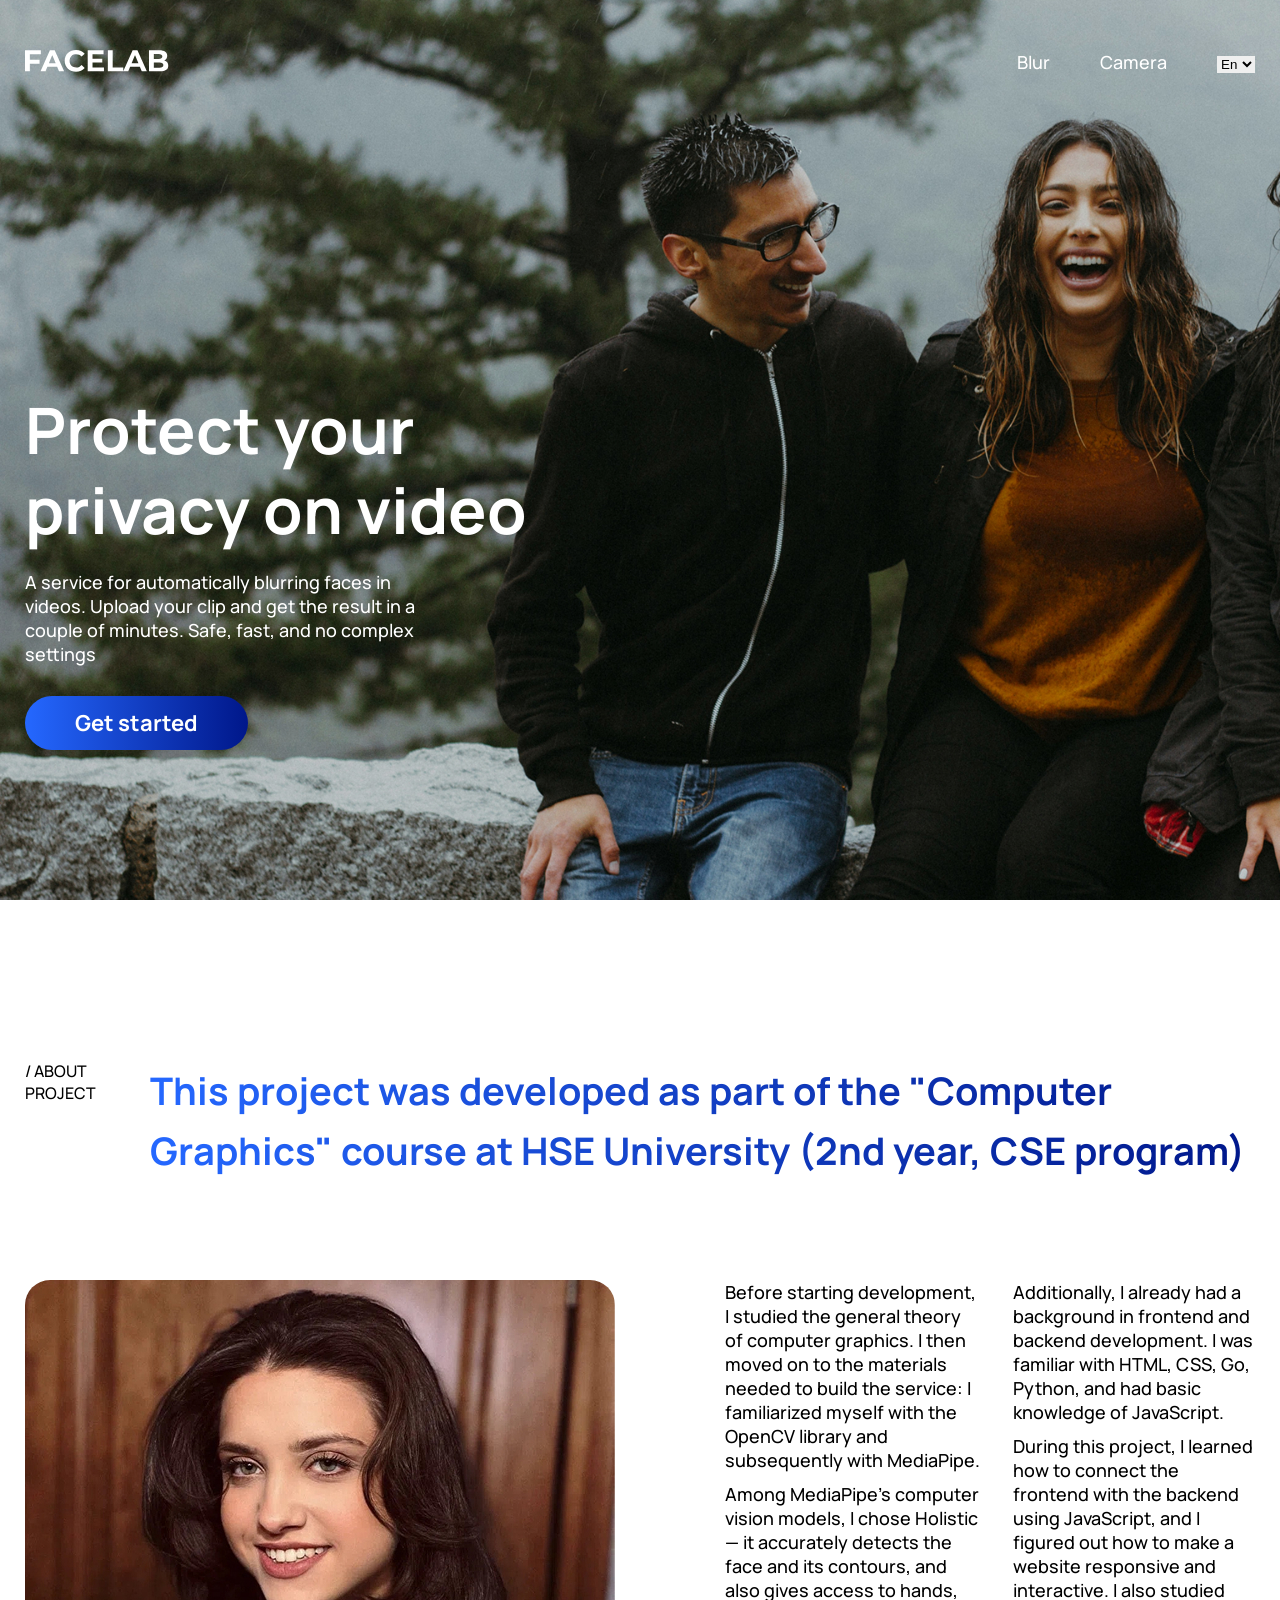
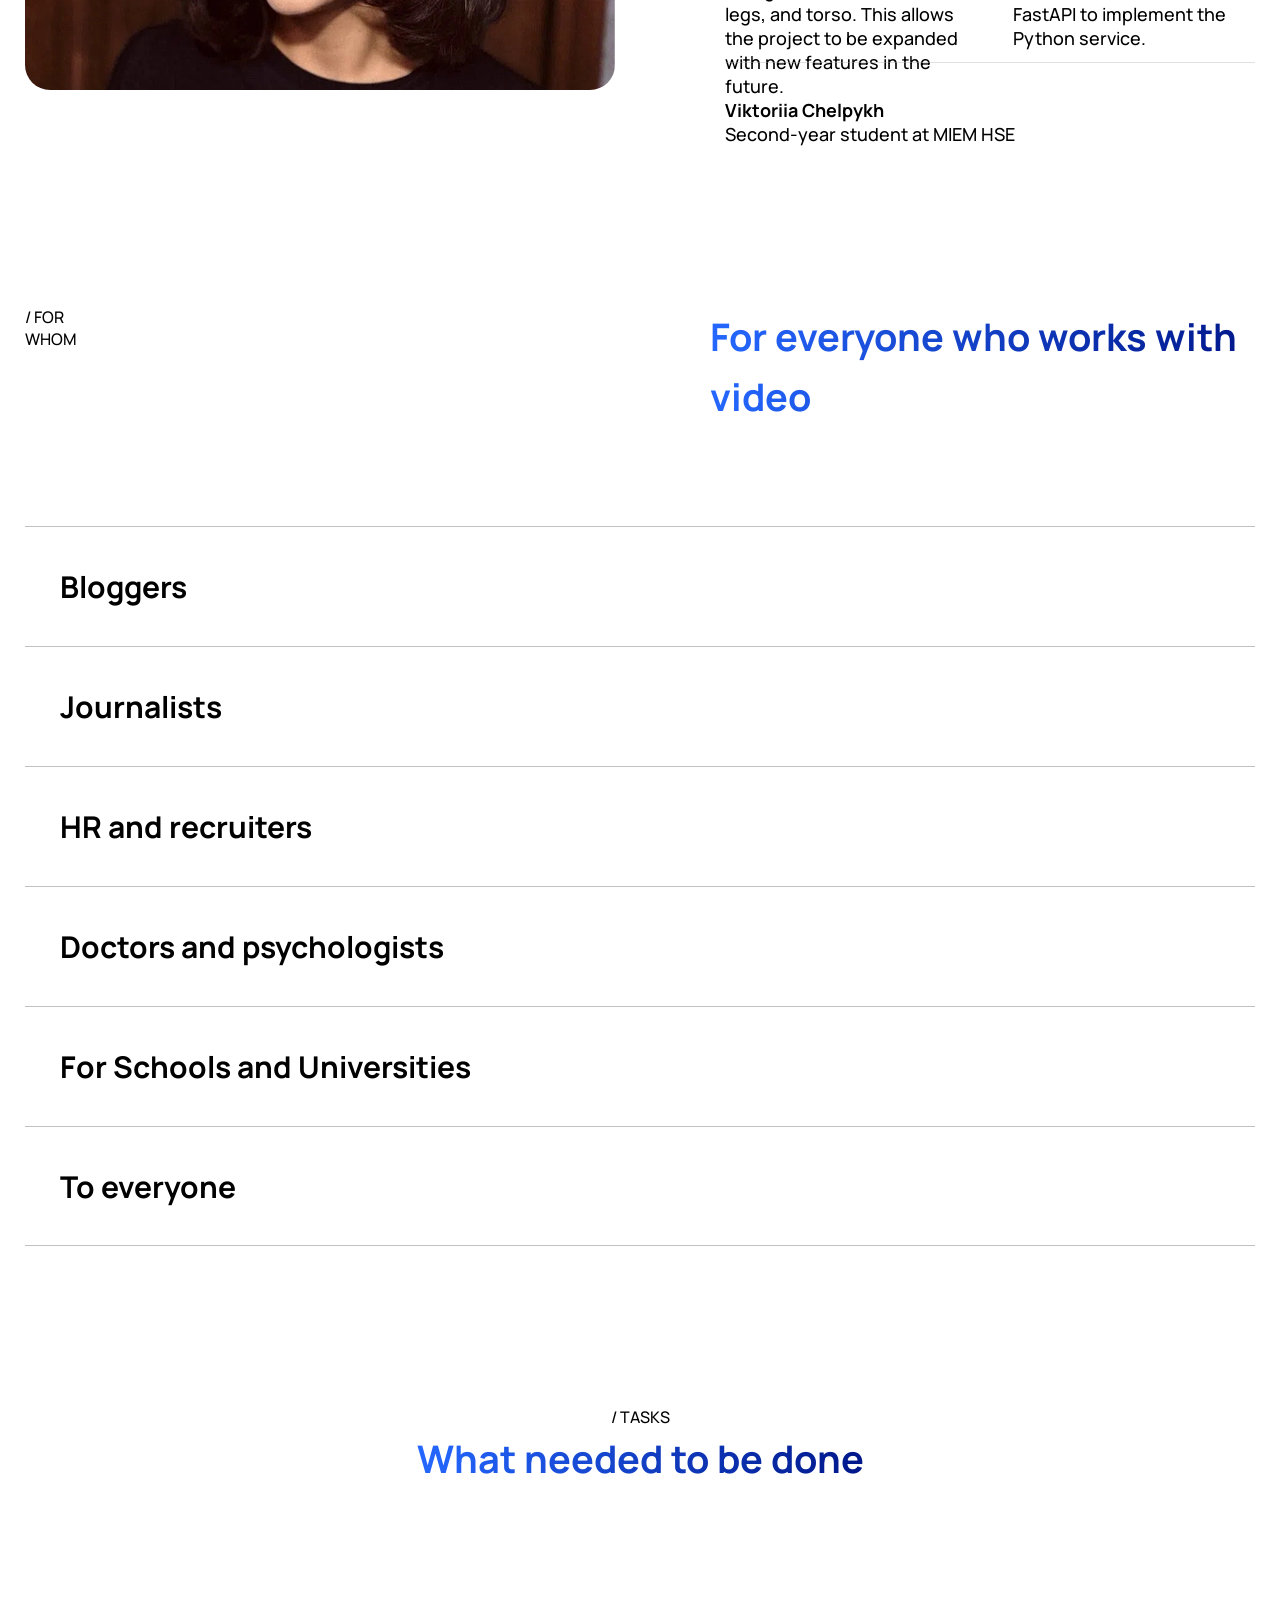
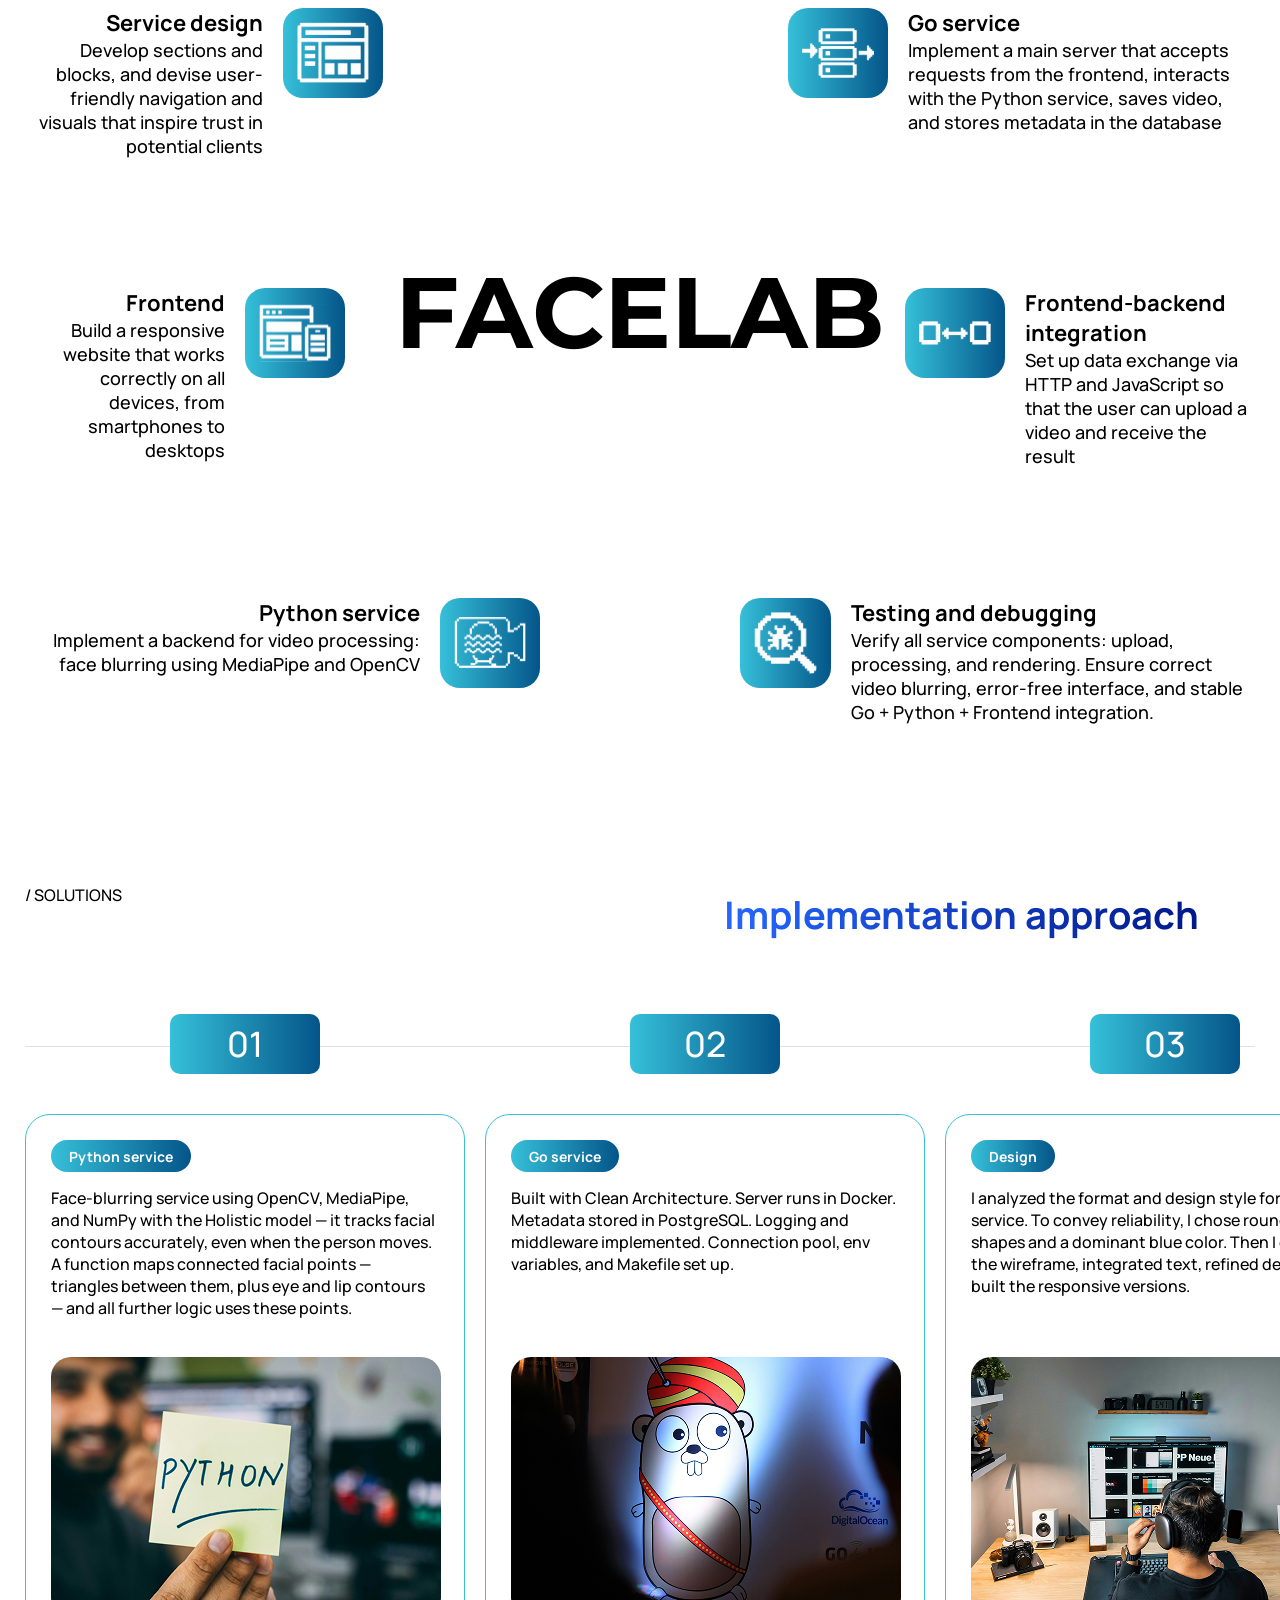
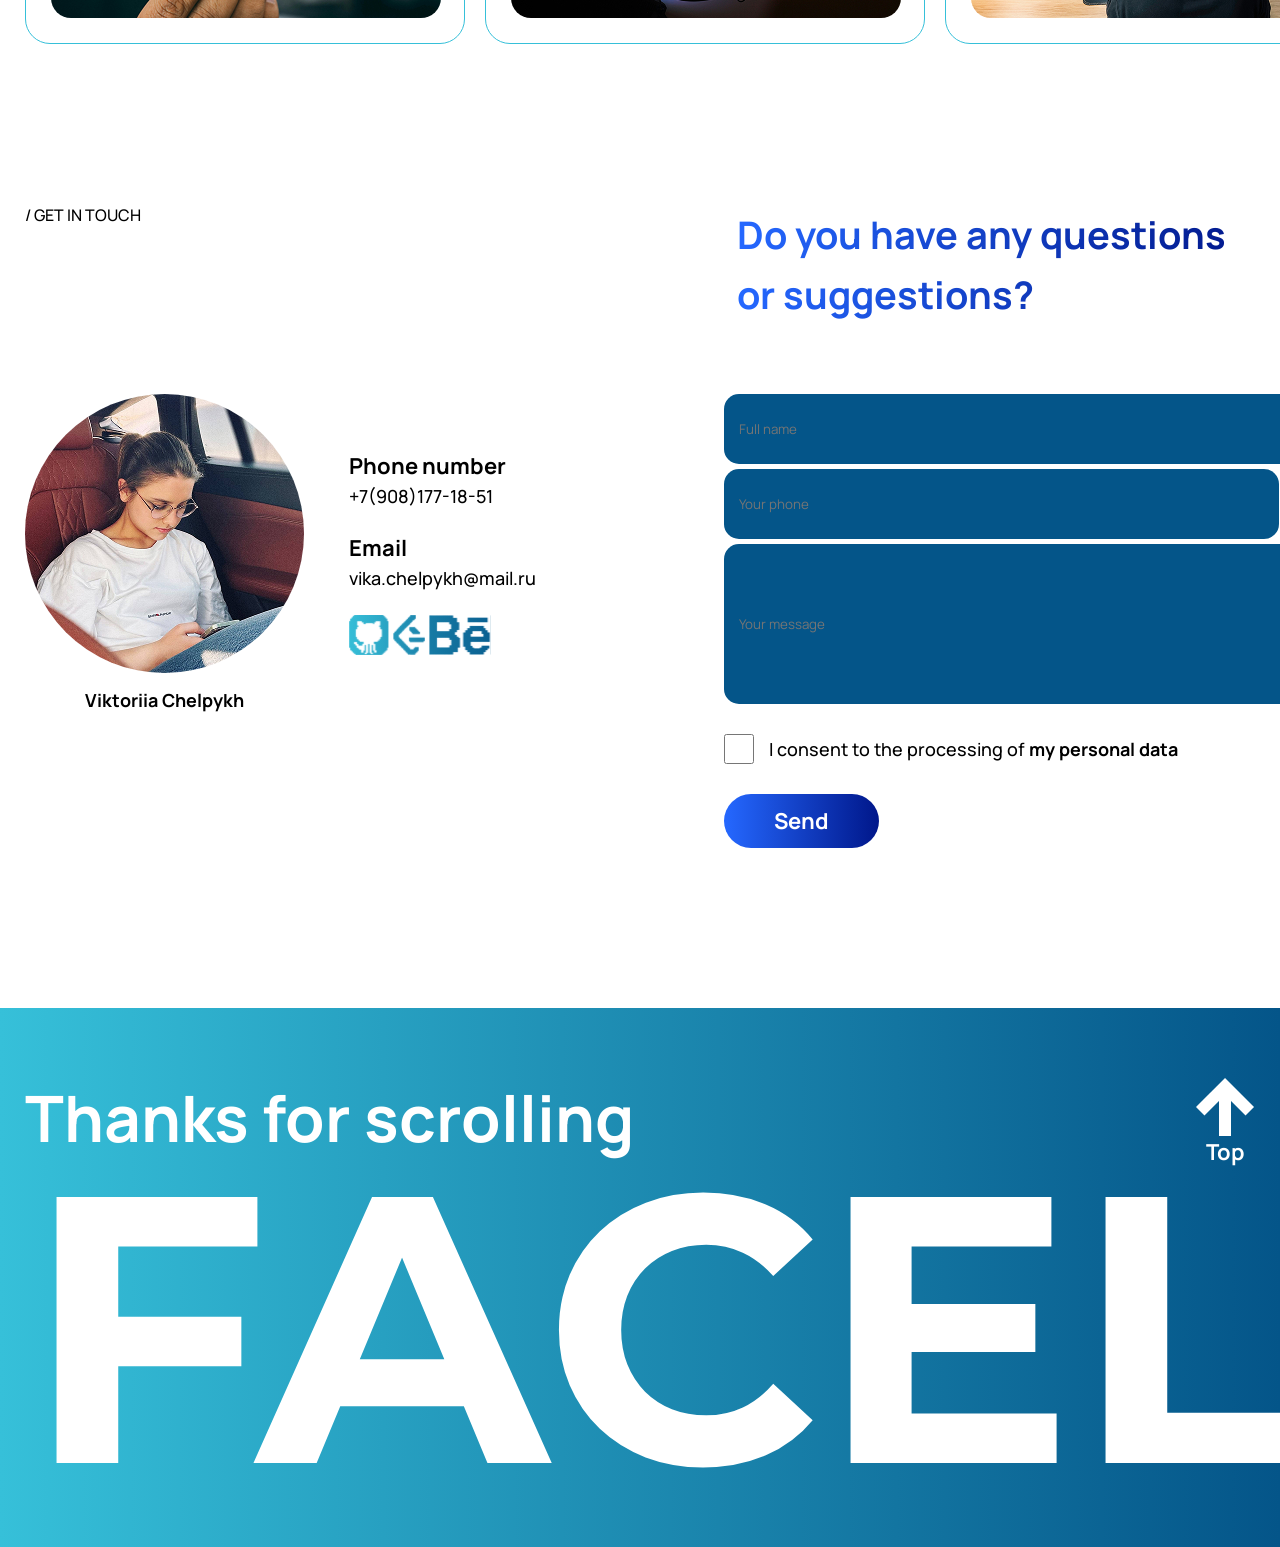
==== frontend/index.html @ 13ddac96 "feat: create the first page without adaptive" ====
<!doctype html>
<html lang="en">
  <head>
    <meta charset="UTF-8" />
    <meta name="viewport" content="width=device-width, initial-scale=1.0" />
    <link rel="stylesheet" href="./css/reset.css" />
    <link rel="stylesheet" href="./css/style.css" />
    <link rel="preconnect" href="https://fonts.googleapis.com" />
    <link rel="preconnect" href="https://fonts.gstatic.com" crossorigin />
    <link
      href="https://fonts.googleapis.com/css2?family=Manrope:wght@200..800&family=Montserrat:ital,wght@0,100..900;1,100..900&family=Playfair+Display:ital,wght@0,400..900;1,400..900&display=swap"
      rel="stylesheet"
    />
    <title>FACELAB</title>
  </head>
  <body>
    <div class="wrapper">
      <header>
        <div class="header__top">
          <div class="container">
            <div class="header__top-inner">
              <a href="#" class="logo">
                <img src="./img/logo.svg" alt="logo" />
              </a>

              <ul class="header__nav">
                <li class="header__nav-item">
                  <a href="#" class="header__nav-link">Blur</a>
                </li>
                <li class="header__nav-item">
                  <a href="#" class="header__nav-link">Camera</a>
                </li>
                <li class="header__nav-item">
                  <select name="language" id="" class="header__nav-languages">
                    <option value="en" class="header__nav-language">En</option>
                    <option value="ru" class="header__nav-language">Ru</option>
                  </select>
                </li>
              </ul>
            </div>
          </div>
        </div>
        <div class="header__bottom">
          <div class="container">
            <h1 class="header__heading">Protect your privacy on video</h1>
            <p class="header_text">
              A service for automatically blurring faces in videos. Upload your
              clip and get the result in a couple of minutes. Safe, fast, and no
              complex settings
            </p>
            <button class="header__button button">Get started</button>
          </div>
        </div>
      </header>
      <main>
        <section class="about">
          <div class="about__top">
            <div class="container">
              <div class="about__top-inner">
                <div class="about__descriptor descriptor">/ About project</div>
                <h2 class="about__heading">
                  This project was developed as part of the "Computer Graphics"
                  course at HSE University (2nd year, CSE program)
                </h2>
              </div>
            </div>
          </div>
          <div class="about__bottom">
            <div class="container">
              <div class="about__bottom-inner">
                <div class="about__left">
                  <img src="./img/my_photo_1.jpg" alt="" />
                </div>
                <div class="about_right">
                  <ul class="about_info">
                    <li class="about_info-item">
                      <p>
                        Before starting development, I studied the general
                        theory of computer graphics. I then moved on to the
                        materials needed to build the service: I familiarized
                        myself with the OpenCV library and subsequently with
                        MediaPipe.
                      </p>
                      <p>
                        Among MediaPipe's computer vision models, I chose
                        Holistic — it accurately detects the face and its
                        contours, and also gives access to hands, legs, and
                        torso. This allows the project to be expanded with new
                        features in the future.
                      </p>
                    </li>
                    <li class="about_info-item">
                      <p>
                        Additionally, I already had a background in frontend and
                        backend development. I was familiar with HTML, CSS, Go,
                        Python, and had basic knowledge of JavaScript.
                      </p>
                      <p>
                        During this project, I learned how to connect the
                        frontend with the backend using JavaScript, and I
                        figured out how to make a website responsive and
                        interactive. I also studied FastAPI to implement the
                        Python service.
                      </p>
                    </li>
                  </ul>
                  <div class="about_author">
                    <p>Viktoriia Chelpykh</p>
                    <p>Second-year student at MIEM HSE</p>
                  </div>
                </div>
              </div>
            </div>
          </div>
        </section>
        <section class="for">
          <div class="for__top">
            <div class="container">
              <div class="for__top-inner">
                <div class="for__descriptor descriptor">/ For whom</div>
                <h2 class="for__heading">For everyone who works with video</h2>
              </div>
            </div>
          </div>
          <div class="for__bottom">
            <div class="container">
              <ul class="for__list">
                <li class="for__list-item">
                  Bloggers
                  <img src="./img/bloggers.jpg" alt="" />
                </li>
                <li class="for__list-item">
                  Journalists
                  <img src="./img/journalists.jpg" alt="" />
                </li>
                <li class="for__list-item">
                  HR and recruiters
                  <img src="./img/hrs.jpg" alt="" />
                </li>
                <li class="for__list-item">
                  Doctors and psychologists
                  <img src="./img/doctors.jpg" alt="" />
                </li>
                <li class="for__list-item">
                  For Schools and Universities
                  <img src="./img/universities.jpg" alt="" />
                </li>
                <li class="for__list-item">
                  To everyone
                  <img src="./img/everyone.jpg" alt="" />
                </li>
              </ul>
            </div>
          </div>
        </section>
        <section class="tasks">
          <div class="container">
            <div class="tasks__heading">
              <div class="tasks__descriptor descriptor">/ Tasks</div>
              <h2>What needed to be done</h2>
            </div>
            <div class="tasks__lists">
              <ul class="tasks__list">
                <li class="tasks__list-item">
                  <div class="tasks__paragraph">
                    <h4>Service design</h4>
                    <p>
                      Develop sections and blocks, and devise user-friendly
                      navigation and visuals that inspire trust in potential
                      clients
                    </p>
                  </div>
                  <img
                    src="./img/service_design.svg"
                    alt=""
                    class="tasks__img"
                  />
                </li>
                <li class="tasks__list-item">
                  <img src="./img/go_service.svg" alt="" class="tasks__img" />
                  <div class="tasks__paragraph">
                    <h4>Go service</h4>
                    <p>
                      Implement a main server that accepts requests from the
                      frontend, interacts with the Python service, saves video,
                      and stores metadata in the database
                    </p>
                  </div>
                </li>
              </ul>
              <ul class="tasks__list">
                <li class="tasks__list-item">
                  <div class="tasks__paragraph">
                    <h4>Frontend</h4>
                    <p>
                      Build a responsive website that works correctly on all
                      devices, from smartphones to desktops
                    </p>
                  </div>
                  <img src="./img/frontend.svg" alt="" class="tasks__img" />
                </li>
                <p class="tasks__big_logo">facelab</p>
                <li class="tasks__list-item">
                  <img src="./img/integration.svg" alt="" class="tasks__img" />
                  <div class="tasks__paragraph">
                    <h4>Frontend-backend integration</h4>
                    <p>
                      Set up data exchange via HTTP and JavaScript so that the
                      user can upload a video and receive the result
                    </p>
                  </div>
                </li>
              </ul>
              <ul class="tasks__list">
                <li class="tasks__list-item">
                  <div class="tasks__paragraph">
                    <h4>Python service</h4>
                    <p>
                      Implement a backend for video processing: face blurring
                      using MediaPipe and OpenCV
                    </p>
                  </div>
                  <img src="./img/blur.svg" alt="" class="tasks__img" />
                </li>
                <li class="tasks__list-item">
                  <img src="./img/testing.svg" alt="" class="tasks__img" />
                  <div class="tasks__paragraph">
                    <h4>Testing and debugging</h4>
                    <p>
                      Verify all service components: upload, processing, and
                      rendering. Ensure correct video blurring, error-free
                      interface, and stable Go + Python + Frontend integration.
                    </p>
                  </div>
                </li>
              </ul>
            </div>
            <!-- <svg
              class="tasks__lines"
              id="lines"
              width="100%"
              height="100%"
            ></svg> -->
            <!-- <img src="./img/lines.svg" alt="" class="tasks__lines" />
            <img src="./img/ellipse.svg" alt="" class="tasks__ellipse" />
            <img src="./img/ellipse.svg" alt="" class="tasks__ellipse" />
            <img src="./img/ellipse.svg" alt="" class="tasks__ellipse" />
            <img src="./img/ellipse.svg" alt="" class="tasks__ellipse" />
            <img src="./img/ellipse.svg" alt="" class="tasks__ellipse" />
            <img src="./img/ellipse.svg" alt="" class="tasks__ellipse" /> -->
          </div>
        </section>
        <section class="solutions">
          <div class="solutions__top">
            <div class="container">
              <div class="solutions__top-inner">
                <div class="solutions__descriptor descriptor">/ solutions</div>
                <h2>Implementation approach</h2>
              </div>
            </div>
          </div>
          <div class="solutions__bottom">
            <div class="container">
              <div class="solutions__bottom-inner">
                <ul class="solutions__steps">
                  <li class="solutions__step">
                    <div class="solutions__number">01</div>
                    <div class="solutions__card">
                      <div class="solutions__content">
                        <h5 class="solutions__card-descriptor">Python service</h5>
                        <p class="solutions__card-paragraph">
                          Face-blurring service using OpenCV, MediaPipe, and NumPy
                          with the Holistic model — it tracks facial contours
                          accurately, even when the person moves.
                        </p>
                        <p class="solutions__card-paragraph">
                          A function maps connected facial points — triangles
                          between them, plus eye and lip contours — and all
                          further logic uses these points.
                        </p>
                      </div>
                      <div class="solutions__card-img">
                        <img src="./img/python.jpg" alt="" />
                      </div>
                    </div>
                  </li>
                  <li class="solutions__step">
                    <div class="solutions__number">02</div>
                    <div class="solutions__card">
                      <div class="solutions__content">
                        <h5 class="solutions__card-descriptor">Go service</h5>
                        <p class="solutions__card-paragraph">
                          Built with Clean Architecture. Server runs in Docker.
                          Metadata stored in PostgreSQL. Logging and middleware
                          implemented. Connection pool, env variables, and
                          Makefile set up.
                        </p>
                      </div>
                      <div class="solutions__card-img">
                        <img src="./img/go.jpg" alt="" />
                      </div>
                    </div>
                  </li>
                  <li class="solutions__step">
                    <div class="solutions__number">03</div>
                    <div class="solutions__card">
                      <div class="solutions__content">
                        <h5 class="solutions__card-descriptor">Design</h5>
                        <p class="solutions__card-paragraph">
                          I analyzed the format and design style for the service.
                          To convey reliability, I chose rounded shapes and a
                          dominant blue color. Then I created the wireframe,
                          integrated text, refined details, and built the
                          responsive versions.
                        </p>
                      </div>
                      <div class="solutions__card-img">
                        <img src="./img/design.jpg" alt="" />
                      </div>
                    </div>
                  </li>
                  <li class="solutions__step">
                    <div class="solutions__number">04</div>
                    <div class="solutions__card">
                      <div class="solutions__content">
                        <h5 class="solutions__card-descriptor">Frontend</h5>
                        <p class="solutions__card-paragraph">
                          Designed the website using HTML and CSS. I made an
                          interactive in JavaScript and connected the frontend to
                          the backend via JavaScript.
                        </p>
                      </div>
                      <div class="solutions__card-img">
                        <img src="./img/frontend.jpg" alt="" />
                      </div>
                    </div>
                  </li>
                </ul>
              </div>
            </div>
          </div>
        </section>
        <section class="touch">
          <div class="touch__top">
            <div class="container">
              <div class="touch__top-inner">
                <div class="touch__descriptor descriptor">/ Get in touch</div>
                <h2>Do you have any questions or suggestions?</h2>
              </div>
            </div>
          </div>
          <div class="touch__bottom">
            <div class="container">
              <div class="touch_bottom-inner">
                <div class="touch__left">
                  <div class="touch__left-inner">
                    <img src="./img/my_photo_2.jpg" alt="" />
                    <p>Viktoriia Chelpykh</p>
                  </div>
                  <div class="touch__right-inner">
                    <div class="touch__author-phone">
                      <h4>Phone number</h4>
                      <p>+7(908)177-18-51</p>
                    </div>
                    <div class="touch__author-email">
                      <h4>Email</h4>
                      <p>vika.chelpykh@mail.ru</p>
                    </div>
                    <div class="touch__author-media">
                      <img src="./img/github.svg" alt="" />
                      <img src="./img/leetcode.svg" alt="" />
                      <img src="./img/behance.svg" alt="" />
                    </div>
                  </div>
                </div>
                <div class="touch__rigth">
                  <form action="" class="touch__form">
                    <input
                      type="text"
                      placeholder="Full name"
                      class="touch__name"
                    />
                    <input
                      type="tel"
                      placeholder="Your phone"
                      class="touch__phone"
                    />
                    <input
                      type="email"
                      placeholder="Your email"
                      class="touch__email"
                    />
                    <input
                      type="text"
                      placeholder="Your message"
                      class="touch__message"
                    />
                    <div class="touch__data">
                      <input
                        type="checkbox"
                        placeholder="Your message"
                        class="touch__checkbox"
                      />
                      <p class="touch__text">
                        I consent to the processing of
                        <strong>my personal data</strong>
                      </p>
                    </div>
                    <button class="touch__button button">Send</button>
                  </form>
                </div>
              </div>
            </div>
          </div>
        </section>
      </main>
      <footer>
        <div class="footer__top">
          <div class="container">
            <div class="footer__top-inner">
              <p>Thanks for scrolling</p>
              <div class="footer__arrow">
                <img src="./img/big_arrow.svg" alt="" />
                <h4>Top</h4>
              </div>
            </div>
          </div>
        </div>
        <div class="footer__bottom">
          <div class="container">
            <p>facelab</p>
          </div>
        </div>
      </footer>
    </div>
  </body>
</html>
---- frontend/css/style.css ----
body,
html {
  font:
    500 18px "Manrope",
    sans-serif;
  color: #000;
}
.wrapper {
  min-height: 100%;
  width: 100%;
  overflow: hidden;
}
.container {
  max-width: 1770px;
  height: 100%;
  padding: 0 25px;
  margin: 0 auto;
}
.button {
  display: flex;
  align-items: center;
  justify-content: center;
  padding: 12px 50px;
  background: linear-gradient(90deg, #2568ff 0%, #00178a 100%);
  border-radius: 50px;
  font:
    700 22px "Manrope",
    sans-serif;
  color: #fff;
}
h1 {
  font:
    700 64px / 1.25 "Manrope",
    sans-serif;
  color: #fff;
}
h2 {
  font:
    700 38px / 1.57895 "Manrope",
    sans-serif;
  background: linear-gradient(90deg, #2568ff 0%, #00178a 100%);
  background-clip: text;
  -webkit-background-clip: text;
  -webkit-text-fill-color: transparent;
}
h3 {
  font:
    700 30px / 2 "Manrope",
    sans-serif;
  color: #000;
}
h4 {
  font:
    700 22px "Manrope",
    sans-serif;
  color: #000;
}
.descriptor {
  font:
    500 16px "Manrope",
    sans-serif;
  text-transform: uppercase;
  color: #000;
}
/* ***********************************HEADER************************************ */
/* ***********************************HEADER************************************ */
header {
  display: flex;
  flex-direction: column;
  justify-content: space-between;
  height: 100vh;
  background: url(../img/main.jpg) 0 0 / cover no-repeat;
}
.header__top {
  padding: 50px 0 0 0;
  margin-bottom: auto;
}
.header__top-inner {
  display: flex;
  flex-direction: row;
  justify-content: space-between;
}
.header__nav {
  display: flex;
}
.header__nav-item {
  margin-right: 50px;
  color: #fff;
}
.header__nav-item:last-child {
  margin-right: 0;
}
.header__bottom {
  margin-bottom: 150px;
}
.header__heading {
  max-width: 520px;
}
.header_text {
  margin: 20px 0 30px 0;
  max-width: 430px;
  color: #fff;
}

/* ***********************************ABOUT************************************ */
/* ***********************************ABOUT************************************ */

.about {
  margin-top: 160px;
}
.about__top {
  margin-bottom: 100px;
}
.about__top-inner {
  display: flex;
  justify-content: space-between;
}
.about__heading {
  max-width: 1105px;
}
.about__bottom-inner {
  display: flex;
  justify-content: space-between;
}
.about__left {
  margin-right: 110px;
}
.about__left img {
  border-radius: 25px;
}
.about_right {
  display: flex;
  flex-direction: column;
  justify-content: space-between;
}
.about_info {
  display: flex;
  justify-content: space-between;
}
.about_info-item:first-child {
  margin-right: 30px;
}
.about_info-item p:first-child {
  margin-bottom: 10px;
}
.about_author p:first-child {
  font-weight: 700;
}
.about_right {
  position: relative;
}
.about_right::after {
  content: "";
  left: 0;
  right: 0;
  top: 82%;
  height: 1px;
  background: rgba(178, 178, 178, 0.4);
  position: absolute;
}

/* ***********************************FOR************************************ */
/* ***********************************FOR************************************ */
.for__top {
  margin-top: 160px;
}
.for__top-inner {
  display: flex;
  margin-bottom: 100px;
}
.for__descriptor {
  margin-right: 605px;
}
.for__list-item {
  font:
    700 30px / 2 "Manrope",
    sans-serif;
  color: #000;
  height: 120px;
  padding: 30px 35px;
  border-top: 1px solid rgba(178, 178, 178, 0.8);
  position: relative;
  transition: color 0.25s ease-in;
}
.for__list-item img {
  width: 280px;
  height: 280px;
  opacity: 0;
  border-radius: 20px;
  position: absolute;
  left: 360px;
  bottom: -75px;
  z-index: 10;
  transition: opacity 0.25s ease-in;
}
.for__list-item:nth-child(2) img {
  left: 460px;
}
.for__list-item:nth-child(3) img {
  left: 560px;
}
.for__list-item:nth-child(4) img {
  left: 600px;
}
.for__list-item:nth-child(5) img {
  left: 600px;
}
.for__list-item:nth-child(6) img {
  left: 600px;
}
.for__list-item:last-child {
  border-bottom: 1px solid rgba(178, 178, 178, 0.8);
}
.for__list-item:hover {
  background: linear-gradient(90deg, #36c0d9 0%, #045589 100%);
  color: #fff;
}
.for__list-item:hover img {
  opacity: 1;
}
/* ***********************************TASKS************************************ */
/* ***********************************TASKS************************************ */

.tasks {
  position: relative;
}
.tasks__heading {
  margin-top: 160px;
  display: flex;
  flex-direction: column;
  align-items: center;
  justify-content: center;
  margin-bottom: 120px;
}
.tasks__heading.descriptor {
  margin-bottom: 5px;
}
.tasks__big_logo {
  font:
    700 100px "Montserrat",
    sans-serif;
  text-transform: uppercase;
  color: #000;
  position: absolute;
  left: 50%;
  transform: translateX(-50%);
  top: 445px;
}
.tasks__list {
  display: flex;
  justify-content: center;
}
.tasks__list:first-child {
  gap: 405px;
  margin-bottom: 130px;
}
.tasks__list:nth-child(2) {
  gap: 560px;
  margin-bottom: 130px;
  justify-content: space-between;
}
.tasks__list:last-child {
  gap: 200px;
}
.tasks__list-item {
  display: flex;
  gap: 20px;
  align-items: flex-start;
}
.tasks__list-item:first-child {
  text-align: right;
  max-width: 486px;
}
.tasks__list-item:last-child {
  text-align: left;
  max-width: 505px;
}
.tasks__lines {
  position: absolute;
  left: 290px;
  top: 290px;
}
.tasks__img {
  width: 100px;
  height: 90px;
  padding: 14px;
  background: linear-gradient(90deg, #36c0d9 0%, #045589 100%);
  border-radius: 20px;
}
.tasks__list:nth-child(2) .tasks__list-item:first-child {
  max-width: 505px;
}
.tasks__list:nth-child(3) .tasks__list-item:first-child {
  max-width: 505px;
}
/* .tasks .container {
    position: relative;    
} */
/* .tasks__lines {
    position: absolute;
    top: 0;
    left: 0;
    width: 100%;
    height: 100%;
    pointer-events: none;      
    z-index: 0;               
} */
/* .tasks__list-item {
    position: relative;
    z-index: 1;              
} */

/* ***********************************SOLUTIONS************************************ */
/* ***********************************SOLUTIONS************************************ */

.solutions__top-inner {
  display: flex;
  gap: 602px;
  margin-top: 160px;
  margin-bottom: 70px;
}
.solutions__numbers {
  display: flex;
  justify-content: space-around;
}
.solutions__bottom-inner {
  position: relative;
  z-index: 10;
}
.solutions__bottom-inner::after {
  content: "";
  top: 5%;
  left: 0;
  right: 0;
  height: 1px;
  background: rgba(178, 178, 178, 0.4);
  position: absolute;
  z-index: -1;
}
.solutions__number {
  font:
    500 35px / 1.71429 "Manrope",
    sans-serif;
  color: #fff;
  width: 150px;
  height: 60px;
  background: linear-gradient(90deg, #36c0d9 0%, #045589 100%);
  text-align: center;
  border-radius: 10px;
  margin-bottom: 40px;
}
.solutions__bottom-inner {
  margin-top: 40px;
}
.solutions__steps {
  display: flex;
  gap: 20px;
}
.solutions__step {
  display: flex;
  flex-direction: column;
  align-items: center;
}
.solutions__card {
  font:
    500 16px "Manrope",
    sans-serif;

  width: 440px;
  height: 530px;
  border: 1px solid #36c0d9;
  border-radius: 25px;
  padding: 25px;
}
.solutions__card-descriptor {
  display: inline-block;
  font:
    700 14px "Manrope",
    sans-serif;
  color: #fff;
  padding: 6.5px 18px;
  background: linear-gradient(90deg, #36c0d9 0%, #045589 100%);
  border-radius: 50px;
  margin-bottom: 15px;
}
.solutions__card:first-child .solutions__card-paragraph:nth-child(2) {
  margin-bottom: 10px;
}
.solutions__card-img img {
  border-radius: 20px;
}
.solutions__card {
  display: flex;
  flex-direction: column;
  justify-content: space-between;
}

/* ***********************************TOUCH************************************ */
/* ***********************************TOUCH************************************ */

.touch__top-inner {
  margin-top: 160px;
  display: flex;
  gap: 535px;
  margin-bottom: 70px;
}
.touch__descriptor {
  min-width: 177px;
}
.touch_bottom-inner {
  display: flex;
  gap: 188px;
  align-items: flex-start;
}
.touch__left {
  display: flex;
  align-items: center;
}
.touch__left-inner {
  display: flex;
  flex-direction: column;
}
.touch__left-inner img {
  border-radius: 200px;
}
.touch__left-inner p {
  font:
    700 18px "Manrope",
    sans-serif;
  text-align: center;
  margin-top: 15px;
}
.touch__right-inner {
  margin-left: 45px;
}
.touch__author-phone {
  margin-bottom: 25px;
}
.touch__author-phone h4 {
  margin-bottom: 3px;
}
.touch__author-email {
  margin-bottom: 25px;
}
.touch__author-email h4 {
  margin-bottom: 3px;
}
.touch__author-media {
  margin-right: 10px;
}
.touch__author-media:last-child {
  margin-right: 0;
}
.touch__name {
  width: 1120px;
  height: 70px;
  background: #045589;
  border-radius: 15px;
  padding: 15px;
  display: block;
  margin-bottom: 5px;
}
.touch__phone {
  background: #045589;
  border-radius: 15px;
  padding: 15px;
  width: 555px;
  height: 70px;
  margin-right: 5px;
  margin-bottom: 5px;
}
.touch__email {
  background: #045589;
  border-radius: 15px;
  padding: 15px;
  width: 555px;
  height: 70px;
  margin-bottom: 5px;
}
.touch__message {
  border-radius: 15px;
  padding: 15px;
  width: 1120px;
  height: 160px;
  background: #045589;
  display: block;
}
.touch__checkbox {
  border: 1px solid #2c3b86;
  border-radius: 5px;
  width: 30px;
  height: 30px;
  margin-right: 15px;
}
.touch__data {
  display: flex;
  margin: 30px 0;
  align-items: center;
}

/* ***********************************FOOTER************************************ */
/* ***********************************FOOTER************************************ */

footer {
  background: linear-gradient(90deg, #36c0d9 0%, #045589 100%);
}
.footer__top-inner {
  padding-top: 70px;
  margin-top: 160px;
  margin-bottom: 10px;
  display: flex;
  justify-content: space-between;
}
.footer__top-inner > p {
  font:
    700 64px / 1.25 "Manrope",
    sans-serif;
  color: #fff;
  margin-right: auto;
}
.footer__arrow {
  display: flex;
  flex-direction: column;
  align-items: center;
}
.footer__arrow h4 {
  color: #fff;
}
.footer__bottom {
  padding-bottom: 70px;
}
.footer__bottom p {
  font:
    700 380px / 0.78947 "Montserrat",
    sans-serif;
  text-transform: uppercase;
  color: #fff;
}
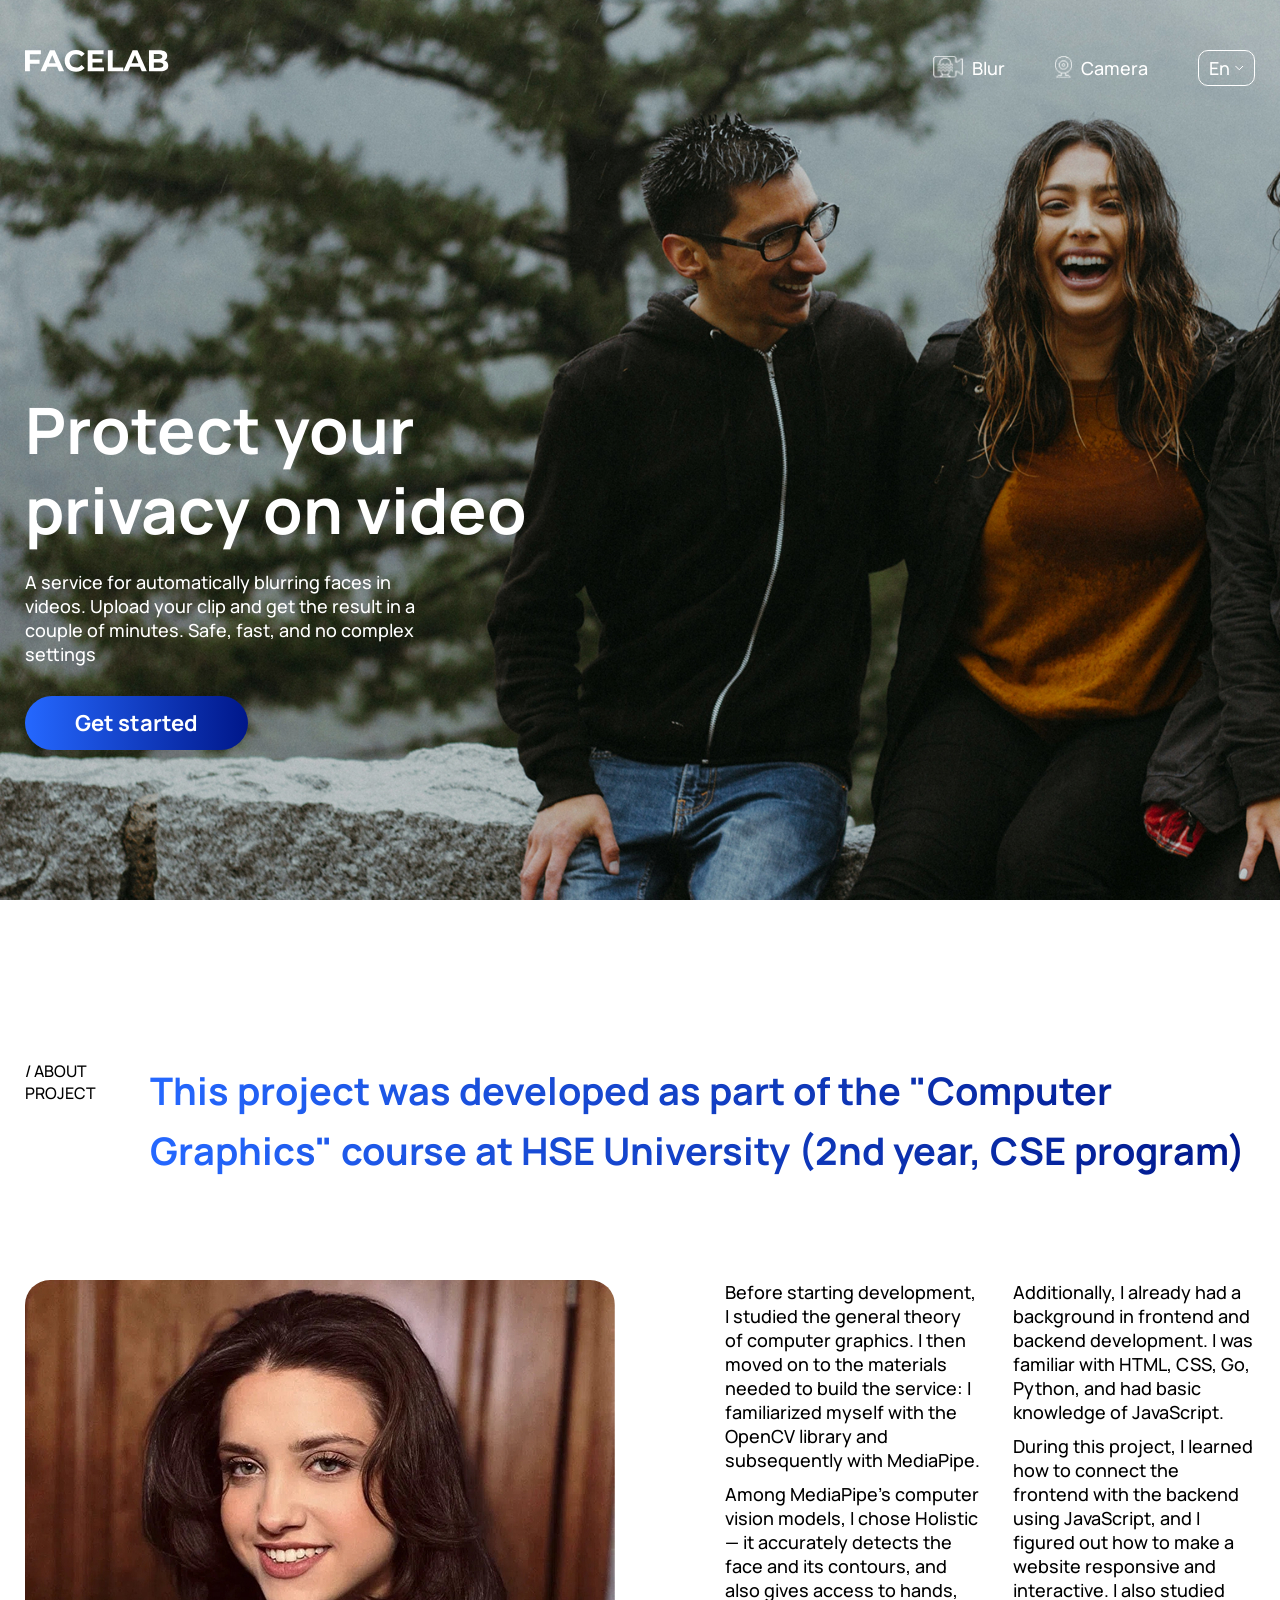
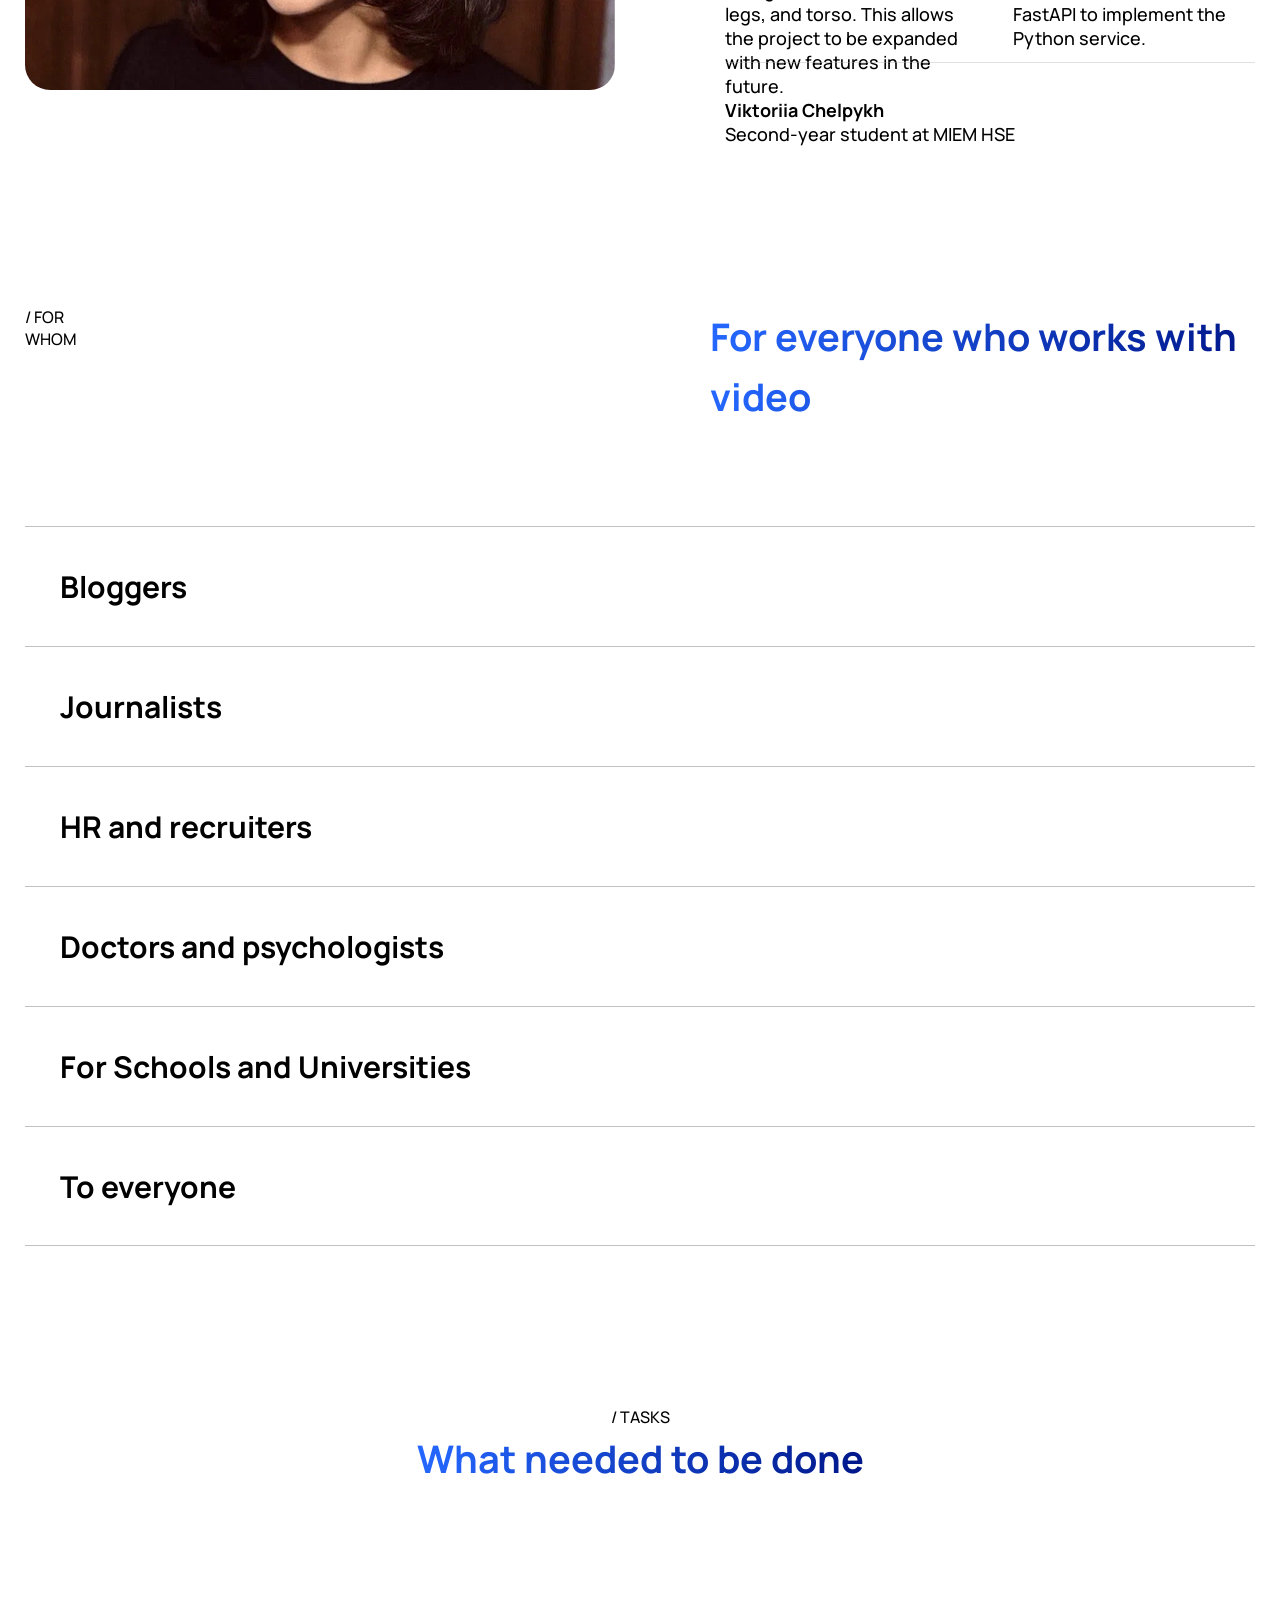
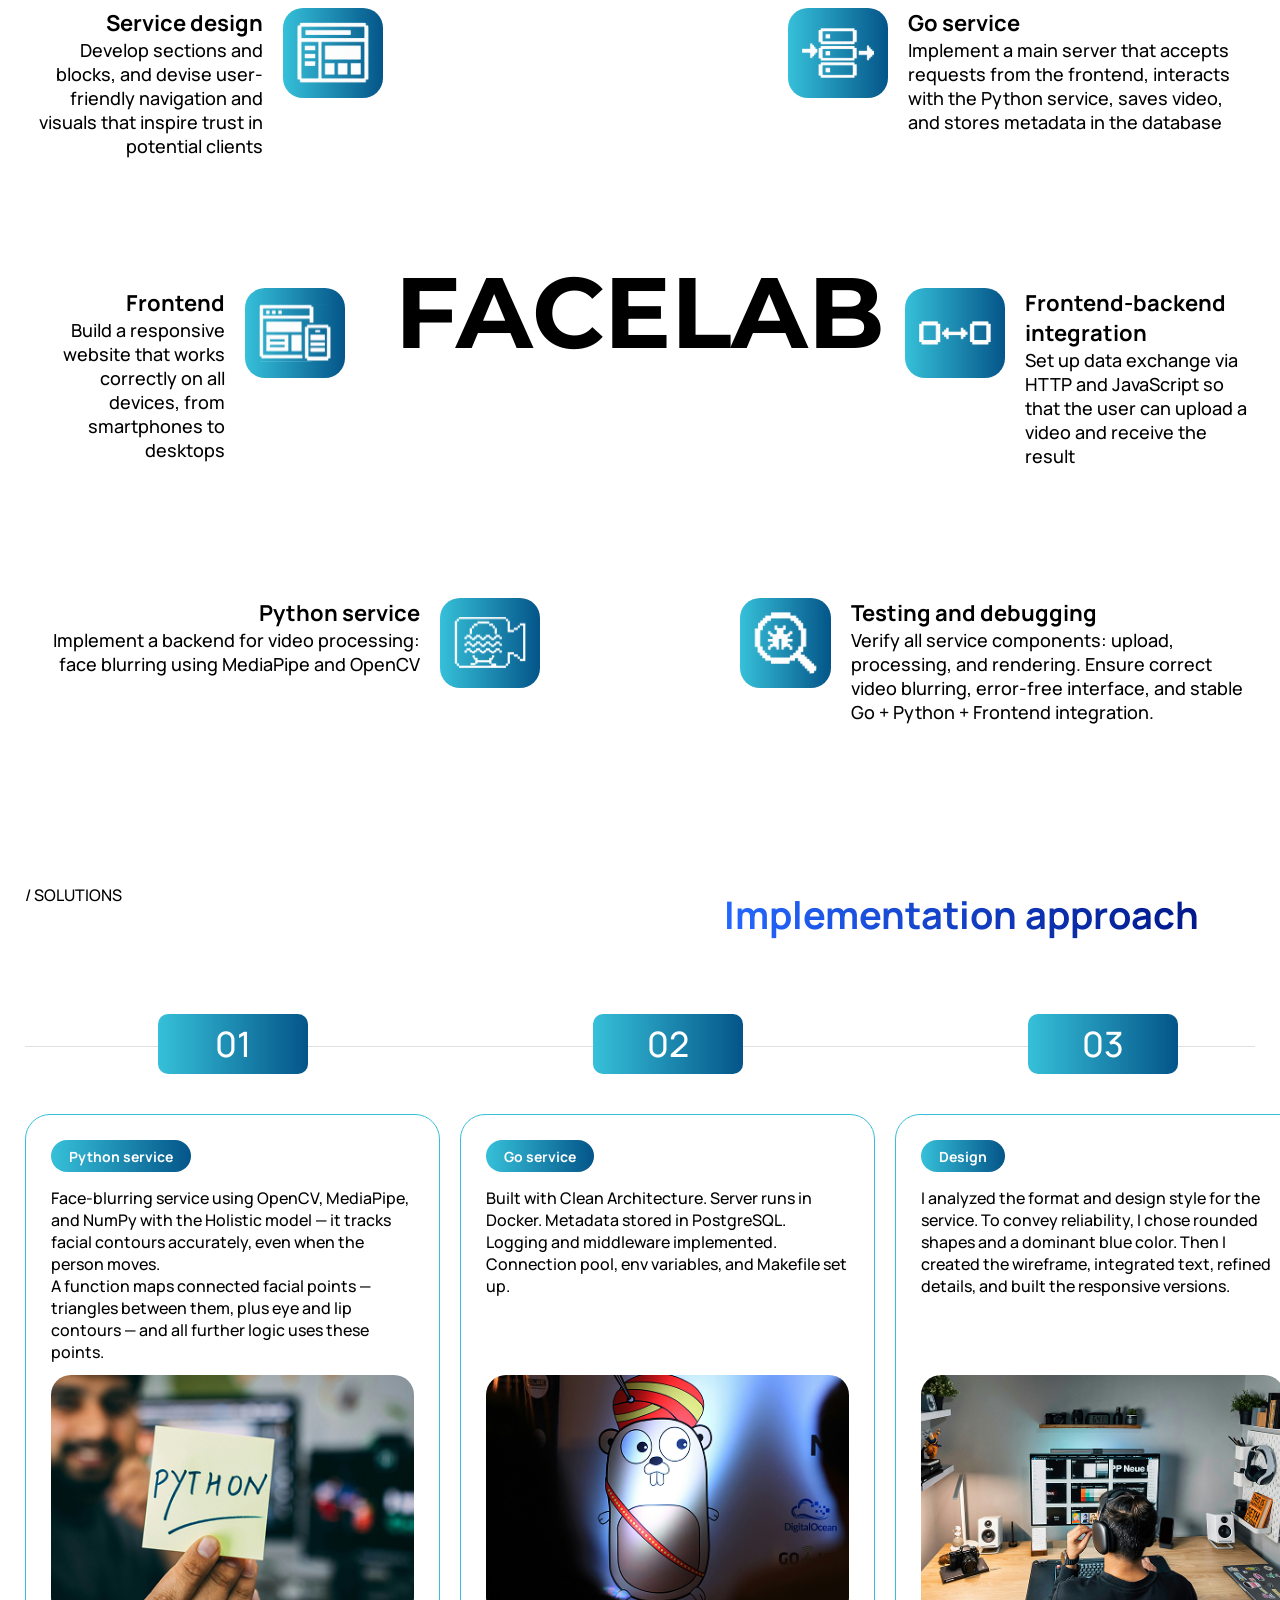
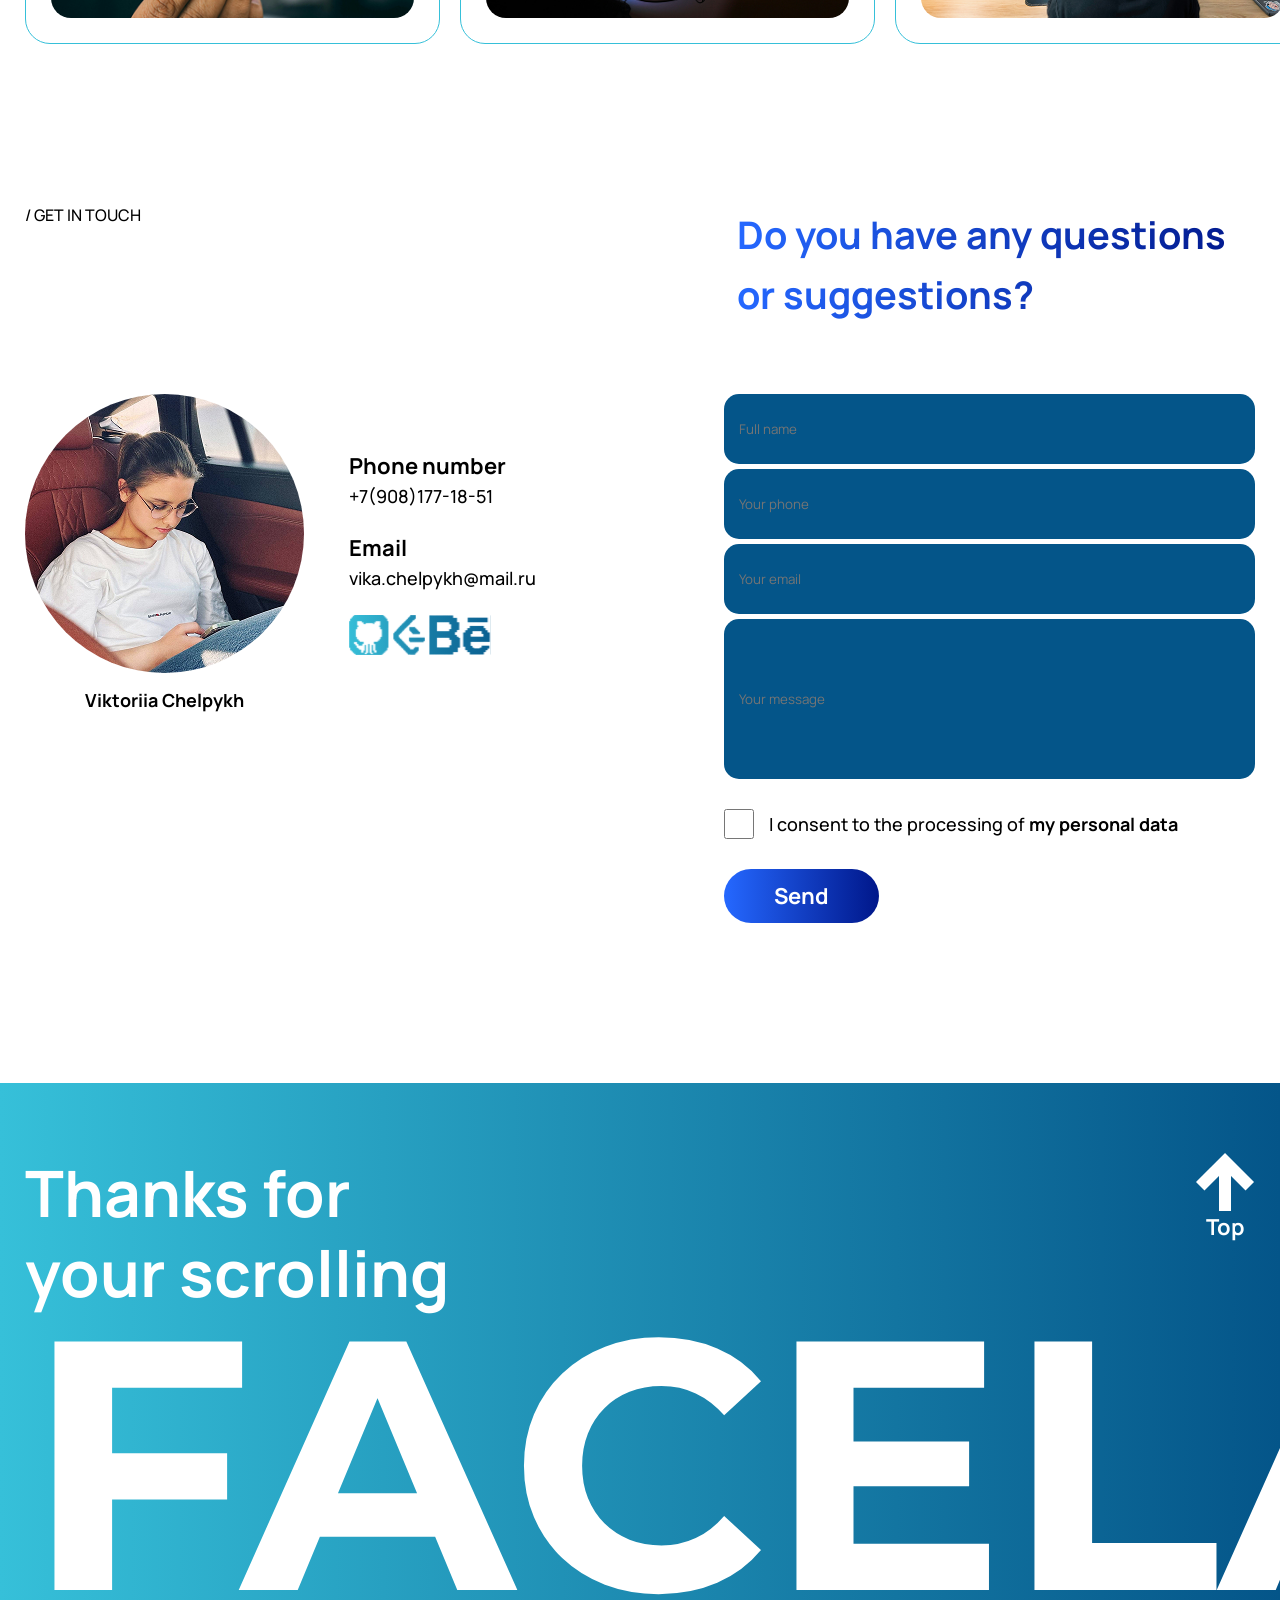
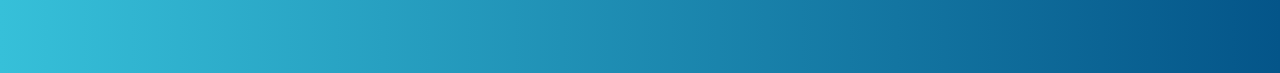
==== commit cd5bd975: "fix: resolve some interface problems" ====
--- a/frontend/index.html
+++ b/frontend/index.html
@@ -25,12 +25,19 @@
 
               <ul class="header__nav">
                 <li class="header__nav-item">
-                  <a href="#" class="header__nav-link">Blur</a>
+                  <a href="#" class="header__nav-link">
+                    <img src="./img/blur.svg" alt="" />
+                    Blur</a
+                  >
                 </li>
                 <li class="header__nav-item">
-                  <a href="#" class="header__nav-link">Camera</a>
-                </li>
-                <li class="header__nav-item">
+                  <a href="#" class="header__nav-link">
+                    <img src="./img/camera.svg" alt="" />
+                    Camera</a
+                  >
+                </li>
+                <li class="header__nav-item header__select">
+                  <img src="./img/small_arrow.svg" alt="">
                   <select name="language" id="" class="header__nav-languages">
                     <option value="en" class="header__nav-language">En</option>
                     <option value="ru" class="header__nav-language">Ru</option>
@@ -126,27 +133,54 @@
             <div class="container">
               <ul class="for__list">
                 <li class="for__list-item">
-                  Bloggers
+                  <div class="for__list-text">
+                    Bloggers
+                    <p>
+                      blur the faces of passersby in vlogs and avoid violating
+                      privacy
+                    </p>
+                  </div>
                   <img src="./img/bloggers.jpg" alt="" />
                 </li>
                 <li class="for__list-item">
-                  Journalists
+                  <div class="for__list-text">
+                    Journalists
+                    <p>protect sources and anonymous subjects of reports</p>
+                  </div>
                   <img src="./img/journalists.jpg" alt="" />
                 </li>
                 <li class="for__list-item">
-                  HR and recruiters
+                  <div class="for__list-text">
+                    HR and recruiters
+                    <p>conduct anonymous video interviews without bias</p>
+                  </div>
                   <img src="./img/hrs.jpg" alt="" />
                 </li>
                 <li class="for__list-item">
-                  Doctors and psychologists
+                  <div class="for__list-text">
+                    Doctors and psychologists
+                    <p>
+                      publish educational materials without revealing the
+                      patients' identities
+                    </p>
+                  </div>
                   <img src="./img/doctors.jpg" alt="" />
                 </li>
                 <li class="for__list-item">
-                  For Schools and Universities
+                  <div class="for__list-text">
+                    For Schools and Universities
+                    <p>record lessons without showing the students' faces</p>
+                  </div>
                   <img src="./img/universities.jpg" alt="" />
                 </li>
                 <li class="for__list-item">
-                  To everyone
+                  <div class="for__list-text">
+                    To everyone
+                    <p>
+                      share videos on social media without revealing the faces
+                      of loved ones
+                    </p>
+                  </div>
                   <img src="./img/everyone.jpg" alt="" />
                 </li>
               </ul>
@@ -267,11 +301,13 @@
                     <div class="solutions__number">01</div>
                     <div class="solutions__card">
                       <div class="solutions__content">
-                        <h5 class="solutions__card-descriptor">Python service</h5>
+                        <h5 class="solutions__card-descriptor">
+                          Python service
+                        </h5>
                         <p class="solutions__card-paragraph">
-                          Face-blurring service using OpenCV, MediaPipe, and NumPy
-                          with the Holistic model — it tracks facial contours
-                          accurately, even when the person moves.
+                          Face-blurring service using OpenCV, MediaPipe, and
+                          NumPy with the Holistic model — it tracks facial
+                          contours accurately, even when the person moves.
                         </p>
                         <p class="solutions__card-paragraph">
                           A function maps connected facial points — triangles
@@ -307,11 +343,11 @@
                       <div class="solutions__content">
                         <h5 class="solutions__card-descriptor">Design</h5>
                         <p class="solutions__card-paragraph">
-                          I analyzed the format and design style for the service.
-                          To convey reliability, I chose rounded shapes and a
-                          dominant blue color. Then I created the wireframe,
-                          integrated text, refined details, and built the
-                          responsive versions.
+                          I analyzed the format and design style for the
+                          service. To convey reliability, I chose rounded shapes
+                          and a dominant blue color. Then I created the
+                          wireframe, integrated text, refined details, and built
+                          the responsive versions.
                         </p>
                       </div>
                       <div class="solutions__card-img">
@@ -326,8 +362,8 @@
                         <h5 class="solutions__card-descriptor">Frontend</h5>
                         <p class="solutions__card-paragraph">
                           Designed the website using HTML and CSS. I made an
-                          interactive in JavaScript and connected the frontend to
-                          the backend via JavaScript.
+                          interactive in JavaScript and connected the frontend
+                          to the backend via JavaScript.
                         </p>
                       </div>
                       <div class="solutions__card-img">
@@ -367,9 +403,15 @@
                       <p>vika.chelpykh@mail.ru</p>
                     </div>
                     <div class="touch__author-media">
-                      <img src="./img/github.svg" alt="" />
-                      <img src="./img/leetcode.svg" alt="" />
-                      <img src="./img/behance.svg" alt="" />
+                      <a href="https://github.com/vielchelpykh">
+                        <img src="./img/github.svg" alt="" />
+                      </a>
+                      <a href="https://leetcode.com/u/vielchelpykh/">
+                        <img src="./img/leetcode.svg" alt="" />
+                      </a>
+                      <a href="https://www.behance.net/vielchelpykh">
+                        <img src="./img/behance.svg" alt="" />
+                      </a>
                     </div>
                   </div>
                 </div>
@@ -418,11 +460,11 @@
         <div class="footer__top">
           <div class="container">
             <div class="footer__top-inner">
-              <p>Thanks for scrolling</p>
-              <div class="footer__arrow">
+              <p>Thanks for<br />your scrolling</p>
+              <a href="#" class="footer__arrow">
                 <img src="./img/big_arrow.svg" alt="" />
                 <h4>Top</h4>
-              </div>
+              </a>
             </div>
           </div>
         </div>
--- a/frontend/css/style.css
+++ b/frontend/css/style.css
@@ -82,6 +82,7 @@
 }
 .header__nav {
   display: flex;
+  align-items: center;
 }
 .header__nav-item {
   margin-right: 50px;
@@ -89,6 +90,33 @@
 }
 .header__nav-item:last-child {
   margin-right: 0;
+}
+.header__nav-link img {
+  margin-right: 5px;
+}
+.header__nav-languages {
+  background: transparent;
+  appearance: none;
+  font:
+    500 18px "Manrope",
+    sans-serif;
+  color: #fff;
+  padding: 5px 22px 5px 10px;
+  border-radius: 10px;
+  border: 1px solid #fff;
+  color: #fff;
+}
+.header__select {
+  position: relative;
+}
+.header__select img {
+  top: 50%;
+  transform: translateY(-50%);
+  right: 20%;
+  position: absolute;
+}
+.header__nav-language {
+  color: #000;
 }
 .header__bottom {
   margin-bottom: 150px;
@@ -181,6 +209,19 @@
   border-top: 1px solid rgba(178, 178, 178, 0.8);
   position: relative;
   transition: color 0.25s ease-in;
+}
+.for__list-text {
+  display: flex;
+  justify-content: space-between;
+  align-items: center;
+}
+.for__list-text p {
+  font:
+    500 18px "Manrope",
+    sans-serif;
+  color: #fff;
+  opacity: 0;
+  transition: opacity 0.25s ease-in;
 }
 .for__list-item img {
   width: 280px;
@@ -216,6 +257,9 @@
   color: #fff;
 }
 .for__list-item:hover img {
+  opacity: 1;
+}
+.for__list-item:hover .for__list-text p {
   opacity: 1;
 }
 /* ***********************************TASKS************************************ */
@@ -365,8 +409,7 @@
   font:
     500 16px "Manrope",
     sans-serif;
-
-  width: 440px;
+  width: 415px;
   height: 530px;
   border: 1px solid #36c0d9;
   border-radius: 25px;
@@ -388,6 +431,7 @@
 }
 .solutions__card-img img {
   border-radius: 20px;
+  width: 100%;
 }
 .solutions__card {
   display: flex;
@@ -451,8 +495,14 @@
 .touch__author-media:last-child {
   margin-right: 0;
 }
+.touch__form {
+  width: 100%;
+}
+.touch__rigth {
+  width: 100%;
+}
 .touch__name {
-  width: 1120px;
+  width: 100%;
   height: 70px;
   background: #045589;
   border-radius: 15px;
@@ -464,7 +514,7 @@
   background: #045589;
   border-radius: 15px;
   padding: 15px;
-  width: 555px;
+  width: 100%;
   height: 70px;
   margin-right: 5px;
   margin-bottom: 5px;
@@ -473,14 +523,14 @@
   background: #045589;
   border-radius: 15px;
   padding: 15px;
-  width: 555px;
+  width: 100%;
   height: 70px;
   margin-bottom: 5px;
 }
 .touch__message {
   border-radius: 15px;
   padding: 15px;
-  width: 1120px;
+  width: 100%;
   height: 160px;
   background: #045589;
   display: block;
@@ -517,6 +567,7 @@
     sans-serif;
   color: #fff;
   margin-right: auto;
+  max-width: 480px;
 }
 .footer__arrow {
   display: flex;
@@ -531,7 +582,7 @@
 }
 .footer__bottom p {
   font:
-    700 380px / 0.78947 "Montserrat",
+    700 355px / 0.78947 "Montserrat",
     sans-serif;
   text-transform: uppercase;
   color: #fff;
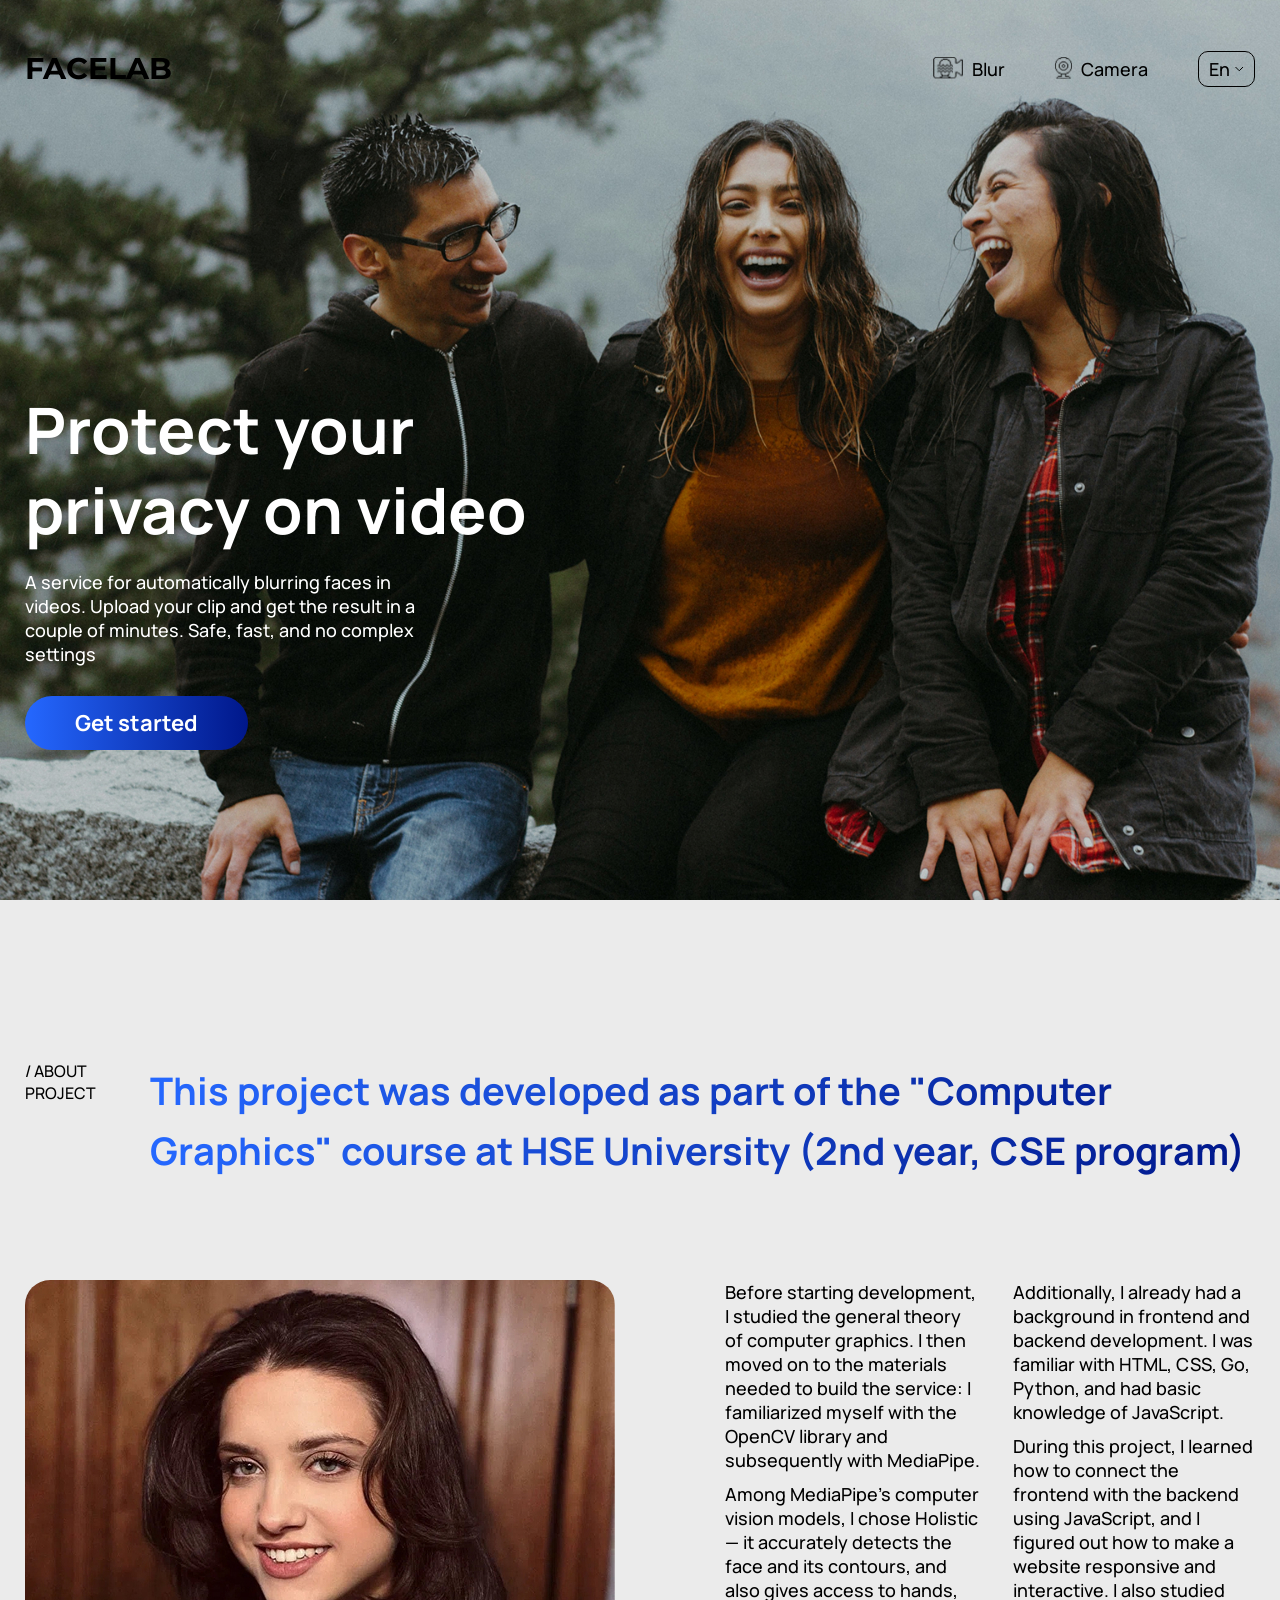
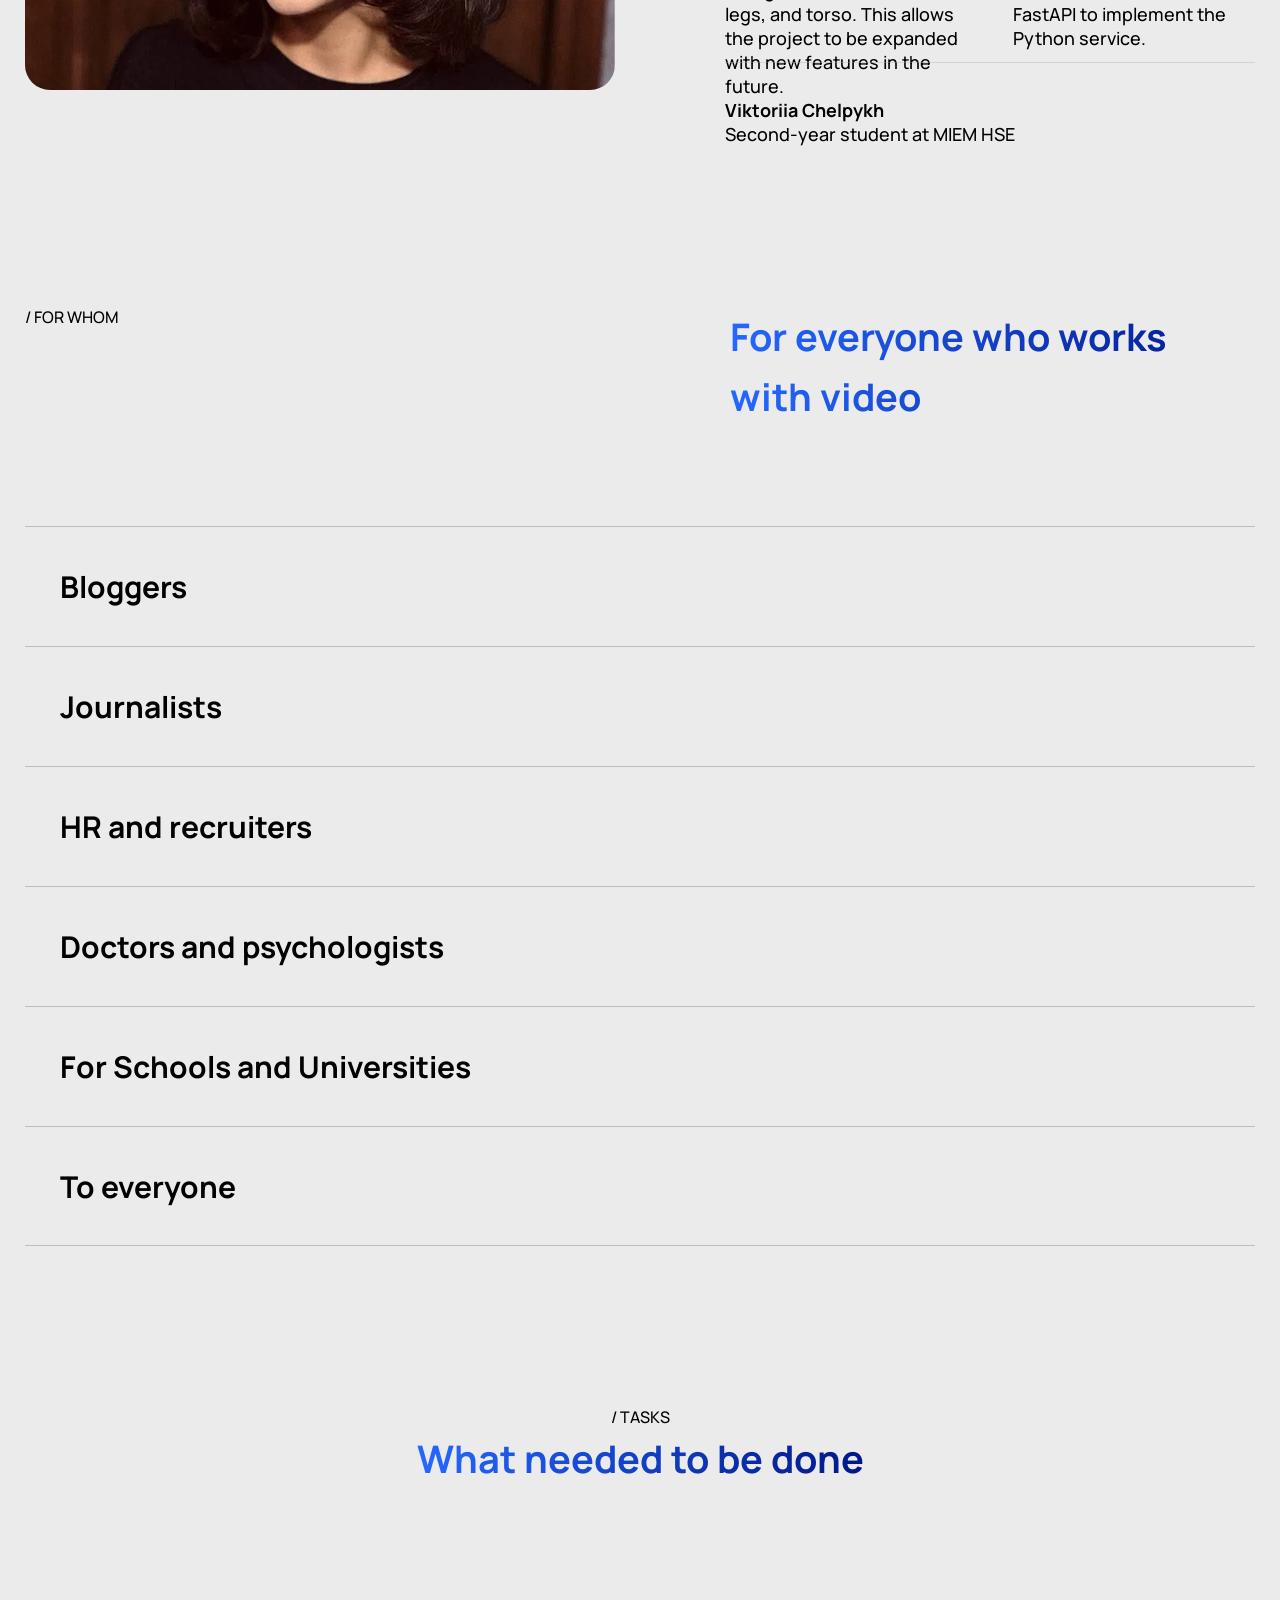
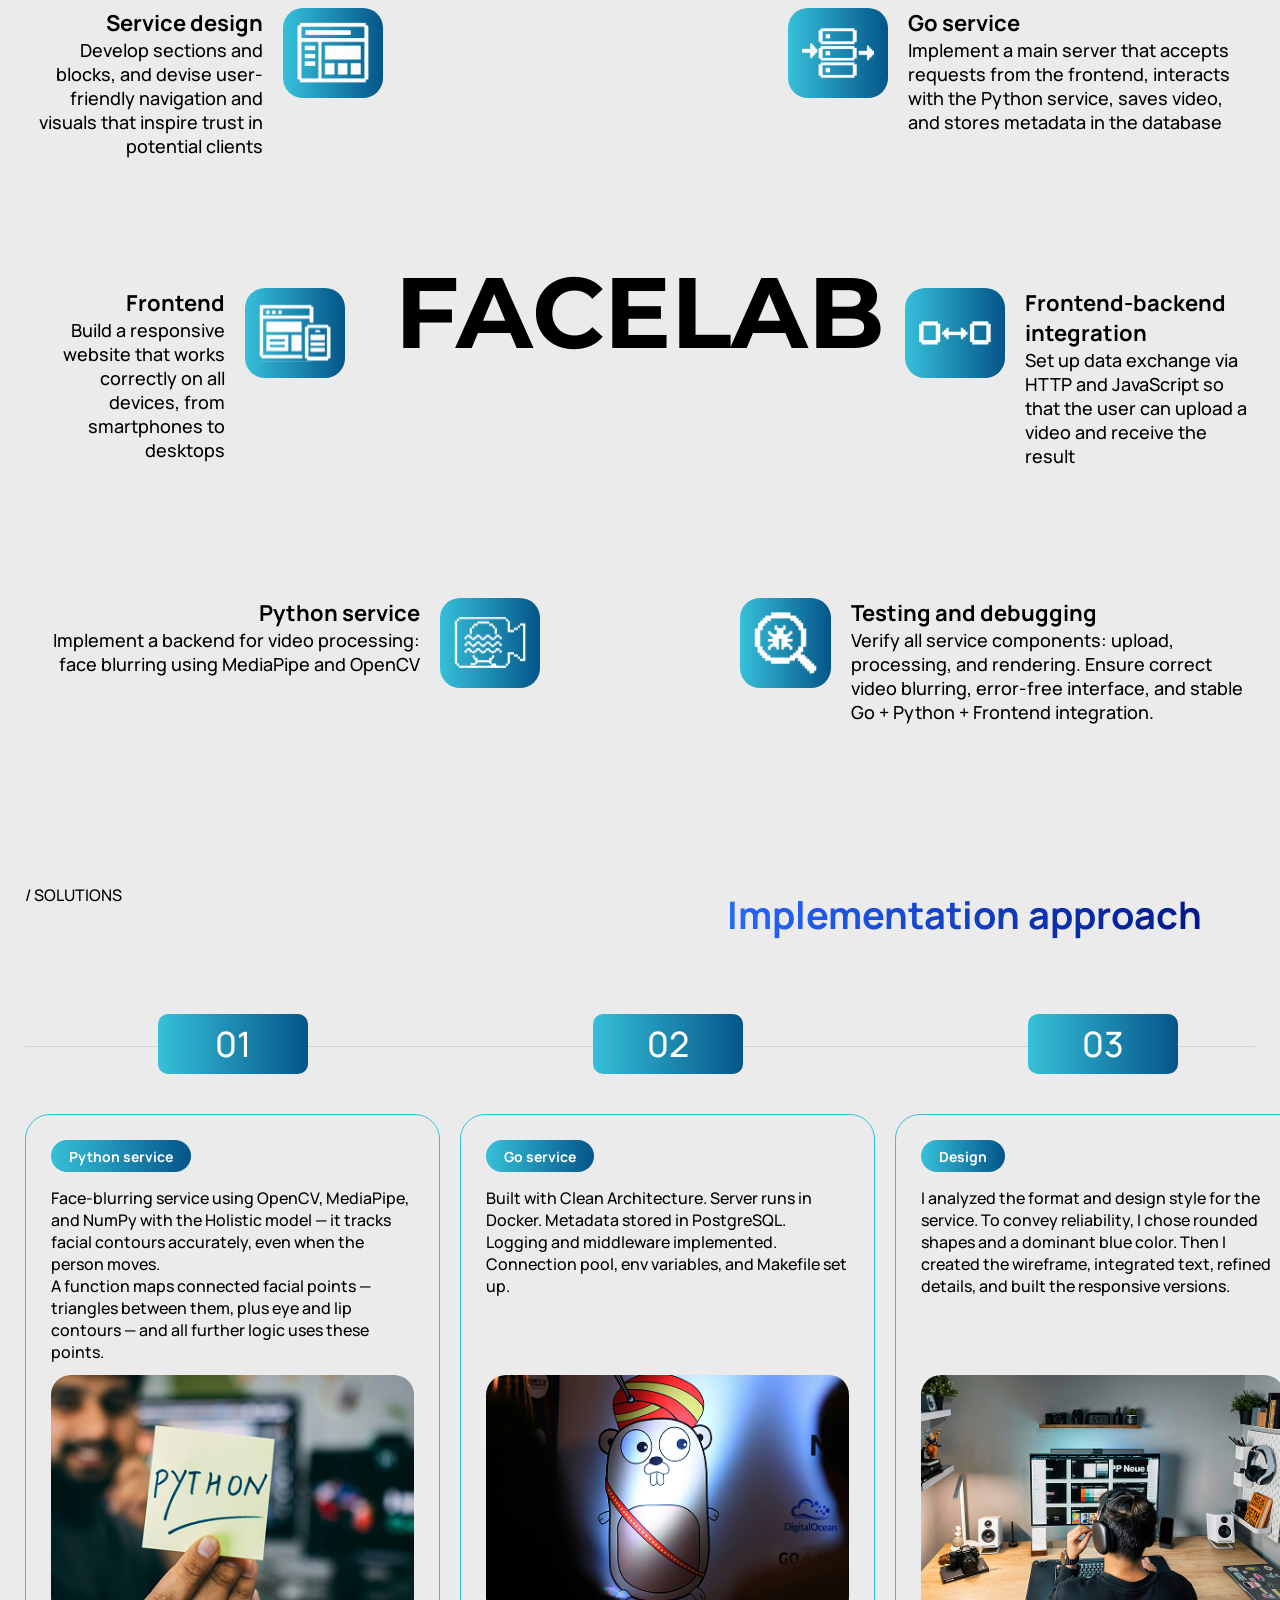
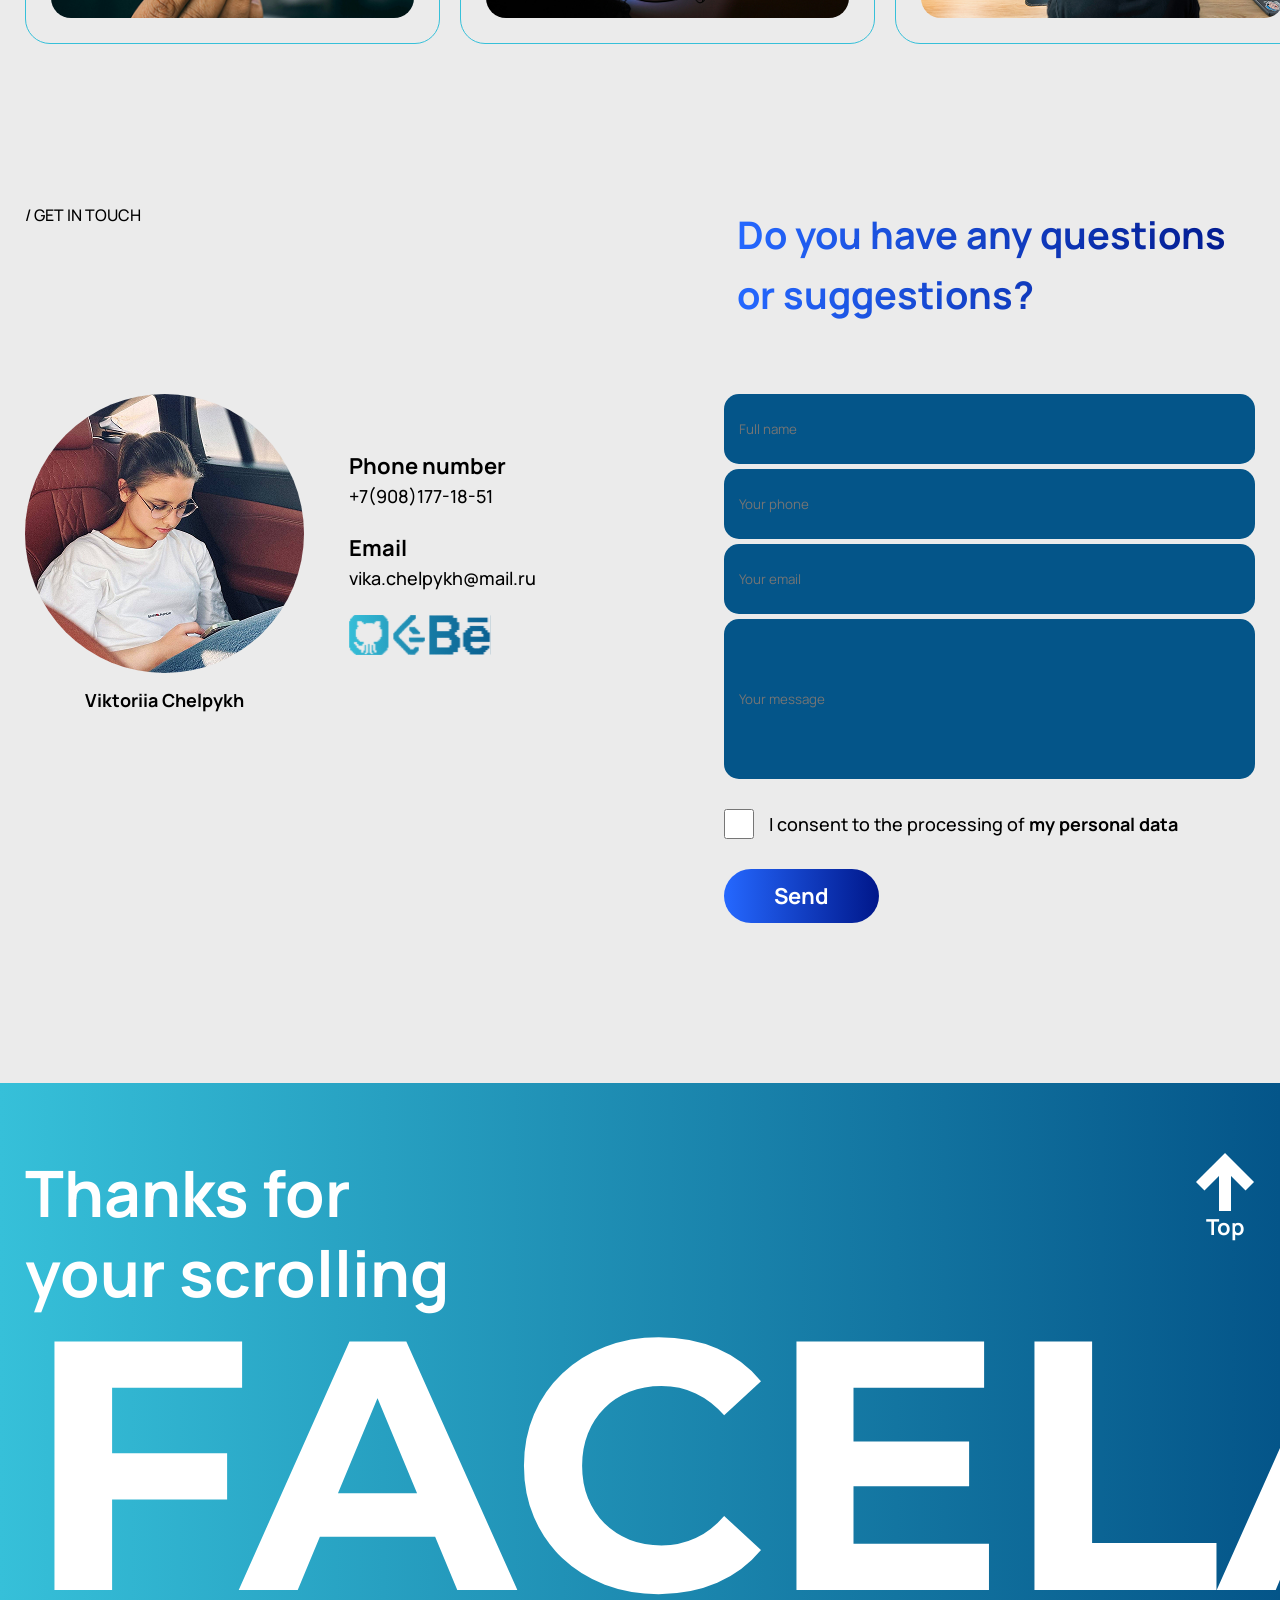
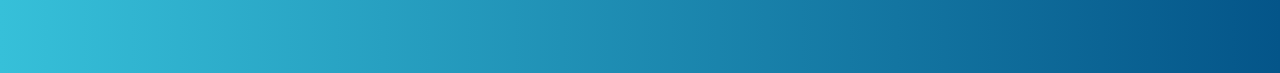
==== commit 8d1ddd00: "fix: create blur and camera pages and adaptives" ====
--- a/frontend/index.html
+++ b/frontend/index.html
@@ -15,38 +15,8 @@
   </head>
   <body>
     <div class="wrapper">
-      <header>
-        <div class="header__top">
-          <div class="container">
-            <div class="header__top-inner">
-              <a href="#" class="logo">
-                <img src="./img/logo.svg" alt="logo" />
-              </a>
-
-              <ul class="header__nav">
-                <li class="header__nav-item">
-                  <a href="#" class="header__nav-link">
-                    <img src="./img/blur.svg" alt="" />
-                    Blur</a
-                  >
-                </li>
-                <li class="header__nav-item">
-                  <a href="#" class="header__nav-link">
-                    <img src="./img/camera.svg" alt="" />
-                    Camera</a
-                  >
-                </li>
-                <li class="header__nav-item header__select">
-                  <img src="./img/small_arrow.svg" alt="">
-                  <select name="language" id="" class="header__nav-languages">
-                    <option value="en" class="header__nav-language">En</option>
-                    <option value="ru" class="header__nav-language">Ru</option>
-                  </select>
-                </li>
-              </ul>
-            </div>
-          </div>
-        </div>
+      <header class="header-main">
+        <div id="header"></div>
         <div class="header__bottom">
           <div class="container">
             <h1 class="header__heading">Protect your privacy on video</h1>
@@ -77,6 +47,10 @@
               <div class="about__bottom-inner">
                 <div class="about__left">
                   <img src="./img/my_photo_1.jpg" alt="" />
+                  <div class="about_author about_small-screen">
+                    <p>Viktoriia Chelpykh</p>
+                    <p>Second-year student at MIEM HSE</p>
+                  </div>
                 </div>
                 <div class="about_right">
                   <ul class="about_info">
@@ -111,7 +85,7 @@
                       </p>
                     </li>
                   </ul>
-                  <div class="about_author">
+                  <div class="about_author about_big-screen">
                     <p>Viktoriia Chelpykh</p>
                     <p>Second-year student at MIEM HSE</p>
                   </div>
@@ -269,19 +243,6 @@
                 </li>
               </ul>
             </div>
-            <!-- <svg
-              class="tasks__lines"
-              id="lines"
-              width="100%"
-              height="100%"
-            ></svg> -->
-            <!-- <img src="./img/lines.svg" alt="" class="tasks__lines" />
-            <img src="./img/ellipse.svg" alt="" class="tasks__ellipse" />
-            <img src="./img/ellipse.svg" alt="" class="tasks__ellipse" />
-            <img src="./img/ellipse.svg" alt="" class="tasks__ellipse" />
-            <img src="./img/ellipse.svg" alt="" class="tasks__ellipse" />
-            <img src="./img/ellipse.svg" alt="" class="tasks__ellipse" />
-            <img src="./img/ellipse.svg" alt="" class="tasks__ellipse" /> -->
           </div>
         </section>
         <section class="solutions">
@@ -456,24 +417,9 @@
           </div>
         </section>
       </main>
-      <footer>
-        <div class="footer__top">
-          <div class="container">
-            <div class="footer__top-inner">
-              <p>Thanks for<br />your scrolling</p>
-              <a href="#" class="footer__arrow">
-                <img src="./img/big_arrow.svg" alt="" />
-                <h4>Top</h4>
-              </a>
-            </div>
-          </div>
-        </div>
-        <div class="footer__bottom">
-          <div class="container">
-            <p>facelab</p>
-          </div>
-        </div>
-      </footer>
+      <footer id="footer"></footer>
     </div>
   </body>
+  <script src="./js/header.js"></script>
+  <script src="./js/footer.js"></script>
 </html>
--- a/frontend/css/style.css
+++ b/frontend/css/style.css
@@ -1,589 +1,12 @@
-body,
-html {
-  font:
-    500 18px "Manrope",
-    sans-serif;
-  color: #000;
-}
-.wrapper {
-  min-height: 100%;
-  width: 100%;
-  overflow: hidden;
-}
-.container {
-  max-width: 1770px;
-  height: 100%;
-  padding: 0 25px;
-  margin: 0 auto;
-}
-.button {
-  display: flex;
-  align-items: center;
-  justify-content: center;
-  padding: 12px 50px;
-  background: linear-gradient(90deg, #2568ff 0%, #00178a 100%);
-  border-radius: 50px;
-  font:
-    700 22px "Manrope",
-    sans-serif;
-  color: #fff;
-}
-h1 {
-  font:
-    700 64px / 1.25 "Manrope",
-    sans-serif;
-  color: #fff;
-}
-h2 {
-  font:
-    700 38px / 1.57895 "Manrope",
-    sans-serif;
-  background: linear-gradient(90deg, #2568ff 0%, #00178a 100%);
-  background-clip: text;
-  -webkit-background-clip: text;
-  -webkit-text-fill-color: transparent;
-}
-h3 {
-  font:
-    700 30px / 2 "Manrope",
-    sans-serif;
-  color: #000;
-}
-h4 {
-  font:
-    700 22px "Manrope",
-    sans-serif;
-  color: #000;
-}
-.descriptor {
-  font:
-    500 16px "Manrope",
-    sans-serif;
-  text-transform: uppercase;
-  color: #000;
-}
-/* ***********************************HEADER************************************ */
-/* ***********************************HEADER************************************ */
-header {
-  display: flex;
-  flex-direction: column;
-  justify-content: space-between;
-  height: 100vh;
-  background: url(../img/main.jpg) 0 0 / cover no-repeat;
-}
-.header__top {
-  padding: 50px 0 0 0;
-  margin-bottom: auto;
-}
-.header__top-inner {
-  display: flex;
-  flex-direction: row;
-  justify-content: space-between;
-}
-.header__nav {
-  display: flex;
-  align-items: center;
-}
-.header__nav-item {
-  margin-right: 50px;
-  color: #fff;
-}
-.header__nav-item:last-child {
-  margin-right: 0;
-}
-.header__nav-link img {
-  margin-right: 5px;
-}
-.header__nav-languages {
-  background: transparent;
-  appearance: none;
-  font:
-    500 18px "Manrope",
-    sans-serif;
-  color: #fff;
-  padding: 5px 22px 5px 10px;
-  border-radius: 10px;
-  border: 1px solid #fff;
-  color: #fff;
-}
-.header__select {
-  position: relative;
-}
-.header__select img {
-  top: 50%;
-  transform: translateY(-50%);
-  right: 20%;
-  position: absolute;
-}
-.header__nav-language {
-  color: #000;
-}
-.header__bottom {
-  margin-bottom: 150px;
-}
-.header__heading {
-  max-width: 520px;
-}
-.header_text {
-  margin: 20px 0 30px 0;
-  max-width: 430px;
-  color: #fff;
-}
+@import url(./common.css);
 
-/* ***********************************ABOUT************************************ */
-/* ***********************************ABOUT************************************ */
+@import url(./header.css);
+@import url(./footer.css);
 
-.about {
-  margin-top: 160px;
-}
-.about__top {
-  margin-bottom: 100px;
-}
-.about__top-inner {
-  display: flex;
-  justify-content: space-between;
-}
-.about__heading {
-  max-width: 1105px;
-}
-.about__bottom-inner {
-  display: flex;
-  justify-content: space-between;
-}
-.about__left {
-  margin-right: 110px;
-}
-.about__left img {
-  border-radius: 25px;
-}
-.about_right {
-  display: flex;
-  flex-direction: column;
-  justify-content: space-between;
-}
-.about_info {
-  display: flex;
-  justify-content: space-between;
-}
-.about_info-item:first-child {
-  margin-right: 30px;
-}
-.about_info-item p:first-child {
-  margin-bottom: 10px;
-}
-.about_author p:first-child {
-  font-weight: 700;
-}
-.about_right {
-  position: relative;
-}
-.about_right::after {
-  content: "";
-  left: 0;
-  right: 0;
-  top: 82%;
-  height: 1px;
-  background: rgba(178, 178, 178, 0.4);
-  position: absolute;
-}
+@import url(./hero.css);
+@import url(./blur.css);
+@import url("./camera.css");
 
-/* ***********************************FOR************************************ */
-/* ***********************************FOR************************************ */
-.for__top {
-  margin-top: 160px;
-}
-.for__top-inner {
-  display: flex;
-  margin-bottom: 100px;
-}
-.for__descriptor {
-  margin-right: 605px;
-}
-.for__list-item {
-  font:
-    700 30px / 2 "Manrope",
-    sans-serif;
-  color: #000;
-  height: 120px;
-  padding: 30px 35px;
-  border-top: 1px solid rgba(178, 178, 178, 0.8);
-  position: relative;
-  transition: color 0.25s ease-in;
-}
-.for__list-text {
-  display: flex;
-  justify-content: space-between;
-  align-items: center;
-}
-.for__list-text p {
-  font:
-    500 18px "Manrope",
-    sans-serif;
-  color: #fff;
-  opacity: 0;
-  transition: opacity 0.25s ease-in;
-}
-.for__list-item img {
-  width: 280px;
-  height: 280px;
-  opacity: 0;
-  border-radius: 20px;
-  position: absolute;
-  left: 360px;
-  bottom: -75px;
-  z-index: 10;
-  transition: opacity 0.25s ease-in;
-}
-.for__list-item:nth-child(2) img {
-  left: 460px;
-}
-.for__list-item:nth-child(3) img {
-  left: 560px;
-}
-.for__list-item:nth-child(4) img {
-  left: 600px;
-}
-.for__list-item:nth-child(5) img {
-  left: 600px;
-}
-.for__list-item:nth-child(6) img {
-  left: 600px;
-}
-.for__list-item:last-child {
-  border-bottom: 1px solid rgba(178, 178, 178, 0.8);
-}
-.for__list-item:hover {
-  background: linear-gradient(90deg, #36c0d9 0%, #045589 100%);
-  color: #fff;
-}
-.for__list-item:hover img {
-  opacity: 1;
-}
-.for__list-item:hover .for__list-text p {
-  opacity: 1;
-}
-/* ***********************************TASKS************************************ */
-/* ***********************************TASKS************************************ */
-
-.tasks {
-  position: relative;
-}
-.tasks__heading {
-  margin-top: 160px;
-  display: flex;
-  flex-direction: column;
-  align-items: center;
-  justify-content: center;
-  margin-bottom: 120px;
-}
-.tasks__heading.descriptor {
-  margin-bottom: 5px;
-}
-.tasks__big_logo {
-  font:
-    700 100px "Montserrat",
-    sans-serif;
-  text-transform: uppercase;
-  color: #000;
-  position: absolute;
-  left: 50%;
-  transform: translateX(-50%);
-  top: 445px;
-}
-.tasks__list {
-  display: flex;
-  justify-content: center;
-}
-.tasks__list:first-child {
-  gap: 405px;
-  margin-bottom: 130px;
-}
-.tasks__list:nth-child(2) {
-  gap: 560px;
-  margin-bottom: 130px;
-  justify-content: space-between;
-}
-.tasks__list:last-child {
-  gap: 200px;
-}
-.tasks__list-item {
-  display: flex;
-  gap: 20px;
-  align-items: flex-start;
-}
-.tasks__list-item:first-child {
-  text-align: right;
-  max-width: 486px;
-}
-.tasks__list-item:last-child {
-  text-align: left;
-  max-width: 505px;
-}
-.tasks__lines {
-  position: absolute;
-  left: 290px;
-  top: 290px;
-}
-.tasks__img {
-  width: 100px;
-  height: 90px;
-  padding: 14px;
-  background: linear-gradient(90deg, #36c0d9 0%, #045589 100%);
-  border-radius: 20px;
-}
-.tasks__list:nth-child(2) .tasks__list-item:first-child {
-  max-width: 505px;
-}
-.tasks__list:nth-child(3) .tasks__list-item:first-child {
-  max-width: 505px;
-}
-/* .tasks .container {
-    position: relative;    
-} */
-/* .tasks__lines {
-    position: absolute;
-    top: 0;
-    left: 0;
-    width: 100%;
-    height: 100%;
-    pointer-events: none;      
-    z-index: 0;               
-} */
-/* .tasks__list-item {
-    position: relative;
-    z-index: 1;              
-} */
-
-/* ***********************************SOLUTIONS************************************ */
-/* ***********************************SOLUTIONS************************************ */
-
-.solutions__top-inner {
-  display: flex;
-  gap: 602px;
-  margin-top: 160px;
-  margin-bottom: 70px;
-}
-.solutions__numbers {
-  display: flex;
-  justify-content: space-around;
-}
-.solutions__bottom-inner {
-  position: relative;
-  z-index: 10;
-}
-.solutions__bottom-inner::after {
-  content: "";
-  top: 5%;
-  left: 0;
-  right: 0;
-  height: 1px;
-  background: rgba(178, 178, 178, 0.4);
-  position: absolute;
-  z-index: -1;
-}
-.solutions__number {
-  font:
-    500 35px / 1.71429 "Manrope",
-    sans-serif;
-  color: #fff;
-  width: 150px;
-  height: 60px;
-  background: linear-gradient(90deg, #36c0d9 0%, #045589 100%);
-  text-align: center;
-  border-radius: 10px;
-  margin-bottom: 40px;
-}
-.solutions__bottom-inner {
-  margin-top: 40px;
-}
-.solutions__steps {
-  display: flex;
-  gap: 20px;
-}
-.solutions__step {
-  display: flex;
-  flex-direction: column;
-  align-items: center;
-}
-.solutions__card {
-  font:
-    500 16px "Manrope",
-    sans-serif;
-  width: 415px;
-  height: 530px;
-  border: 1px solid #36c0d9;
-  border-radius: 25px;
-  padding: 25px;
-}
-.solutions__card-descriptor {
-  display: inline-block;
-  font:
-    700 14px "Manrope",
-    sans-serif;
-  color: #fff;
-  padding: 6.5px 18px;
-  background: linear-gradient(90deg, #36c0d9 0%, #045589 100%);
-  border-radius: 50px;
-  margin-bottom: 15px;
-}
-.solutions__card:first-child .solutions__card-paragraph:nth-child(2) {
-  margin-bottom: 10px;
-}
-.solutions__card-img img {
-  border-radius: 20px;
-  width: 100%;
-}
-.solutions__card {
-  display: flex;
-  flex-direction: column;
-  justify-content: space-between;
-}
-
-/* ***********************************TOUCH************************************ */
-/* ***********************************TOUCH************************************ */
-
-.touch__top-inner {
-  margin-top: 160px;
-  display: flex;
-  gap: 535px;
-  margin-bottom: 70px;
-}
-.touch__descriptor {
-  min-width: 177px;
-}
-.touch_bottom-inner {
-  display: flex;
-  gap: 188px;
-  align-items: flex-start;
-}
-.touch__left {
-  display: flex;
-  align-items: center;
-}
-.touch__left-inner {
-  display: flex;
-  flex-direction: column;
-}
-.touch__left-inner img {
-  border-radius: 200px;
-}
-.touch__left-inner p {
-  font:
-    700 18px "Manrope",
-    sans-serif;
-  text-align: center;
-  margin-top: 15px;
-}
-.touch__right-inner {
-  margin-left: 45px;
-}
-.touch__author-phone {
-  margin-bottom: 25px;
-}
-.touch__author-phone h4 {
-  margin-bottom: 3px;
-}
-.touch__author-email {
-  margin-bottom: 25px;
-}
-.touch__author-email h4 {
-  margin-bottom: 3px;
-}
-.touch__author-media {
-  margin-right: 10px;
-}
-.touch__author-media:last-child {
-  margin-right: 0;
-}
-.touch__form {
-  width: 100%;
-}
-.touch__rigth {
-  width: 100%;
-}
-.touch__name {
-  width: 100%;
-  height: 70px;
-  background: #045589;
-  border-radius: 15px;
-  padding: 15px;
-  display: block;
-  margin-bottom: 5px;
-}
-.touch__phone {
-  background: #045589;
-  border-radius: 15px;
-  padding: 15px;
-  width: 100%;
-  height: 70px;
-  margin-right: 5px;
-  margin-bottom: 5px;
-}
-.touch__email {
-  background: #045589;
-  border-radius: 15px;
-  padding: 15px;
-  width: 100%;
-  height: 70px;
-  margin-bottom: 5px;
-}
-.touch__message {
-  border-radius: 15px;
-  padding: 15px;
-  width: 100%;
-  height: 160px;
-  background: #045589;
-  display: block;
-}
-.touch__checkbox {
-  border: 1px solid #2c3b86;
-  border-radius: 5px;
-  width: 30px;
-  height: 30px;
-  margin-right: 15px;
-}
-.touch__data {
-  display: flex;
-  margin: 30px 0;
-  align-items: center;
-}
-
-/* ***********************************FOOTER************************************ */
-/* ***********************************FOOTER************************************ */
-
-footer {
-  background: linear-gradient(90deg, #36c0d9 0%, #045589 100%);
-}
-.footer__top-inner {
-  padding-top: 70px;
-  margin-top: 160px;
-  margin-bottom: 10px;
-  display: flex;
-  justify-content: space-between;
-}
-.footer__top-inner > p {
-  font:
-    700 64px / 1.25 "Manrope",
-    sans-serif;
-  color: #fff;
-  margin-right: auto;
-  max-width: 480px;
-}
-.footer__arrow {
-  display: flex;
-  flex-direction: column;
-  align-items: center;
-}
-.footer__arrow h4 {
-  color: #fff;
-}
-.footer__bottom {
-  padding-bottom: 70px;
-}
-.footer__bottom p {
-  font:
-    700 355px / 0.78947 "Montserrat",
-    sans-serif;
-  text-transform: uppercase;
-  color: #fff;
-}
+@import url("adaptives_hero_header_footer.css");
+@import url("adaptives_blur.css");
+@import url("adaptives_camera.css");
